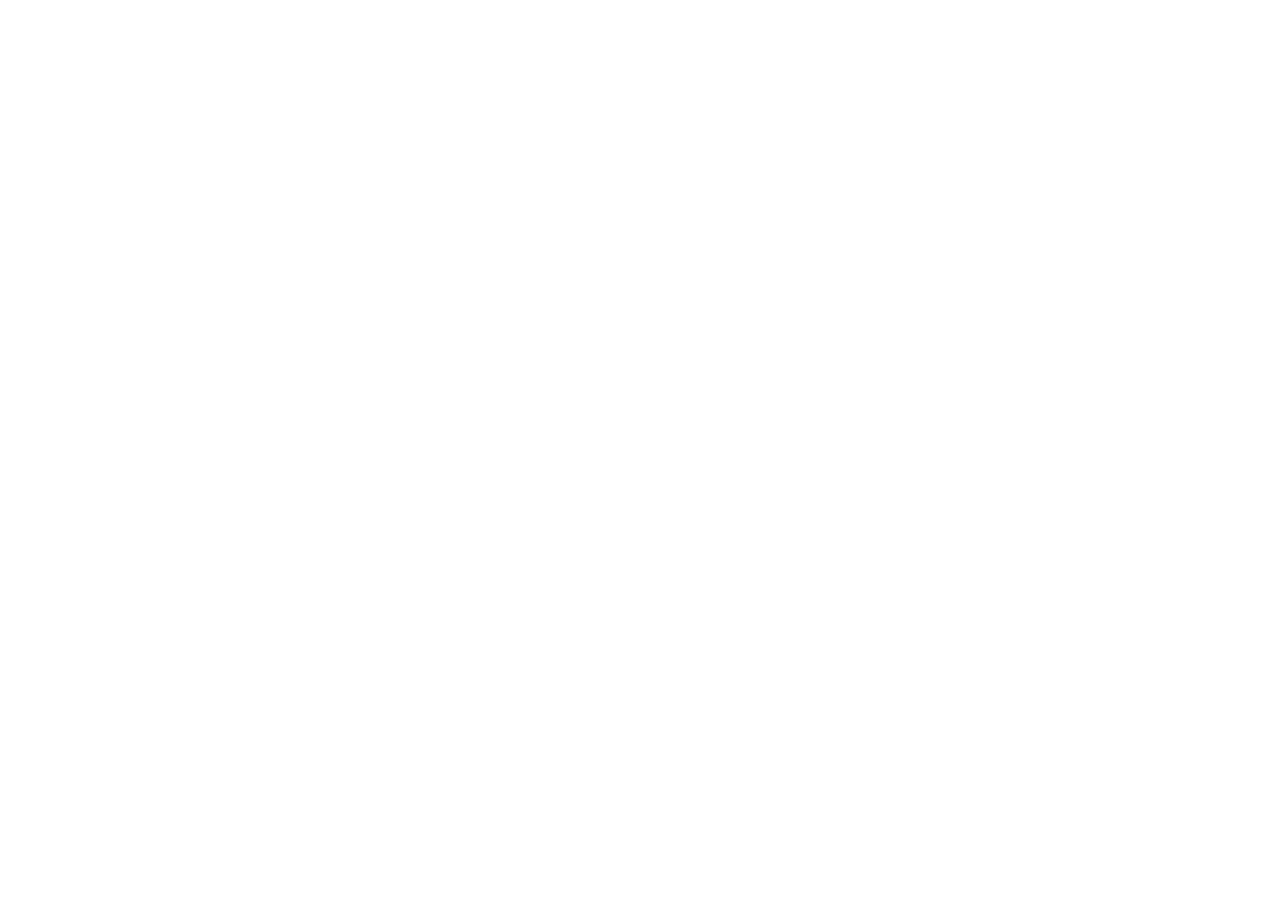
==== index.html @ 041f69c5 "init project" ====
<!DOCTYPE html>
<html>

<head>
    <meta charset="UTF-8" />
    <meta name="viewport" content="width=device-width, initial-scale=1.0" />
    <meta http-equiv="X-UA-Compatible" content="ie=edge" />
    <title>Document</title>
</head>

<body></body>

</html>
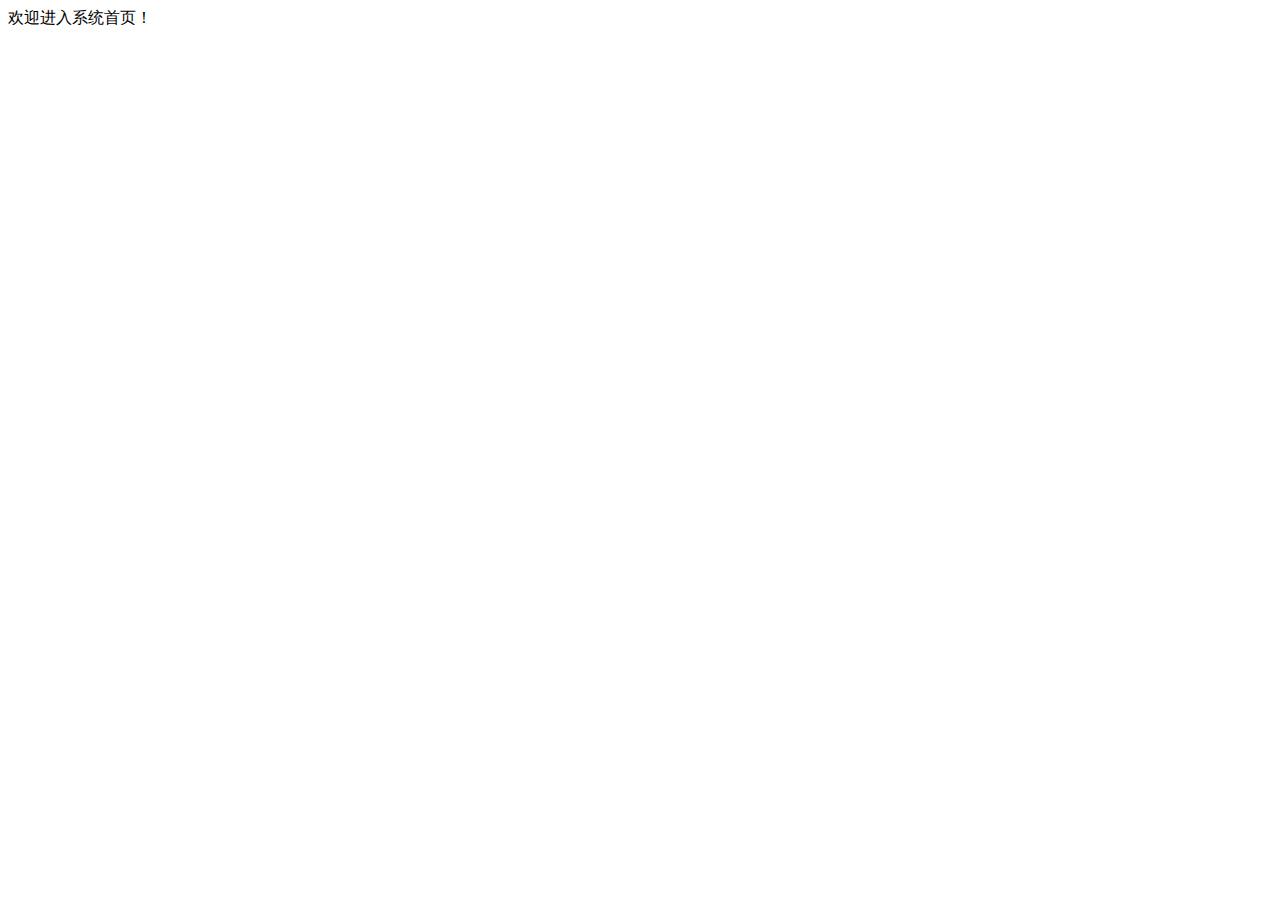
==== commit a211d596: "完成了登录和注册功能的开发" ====
--- a/index.html
+++ b/index.html
@@ -8,6 +8,8 @@
     <title>Document</title>
 </head>
 
-<body></body>
+<body>
+    欢迎进入系统首页！
+</body>
 
 </html>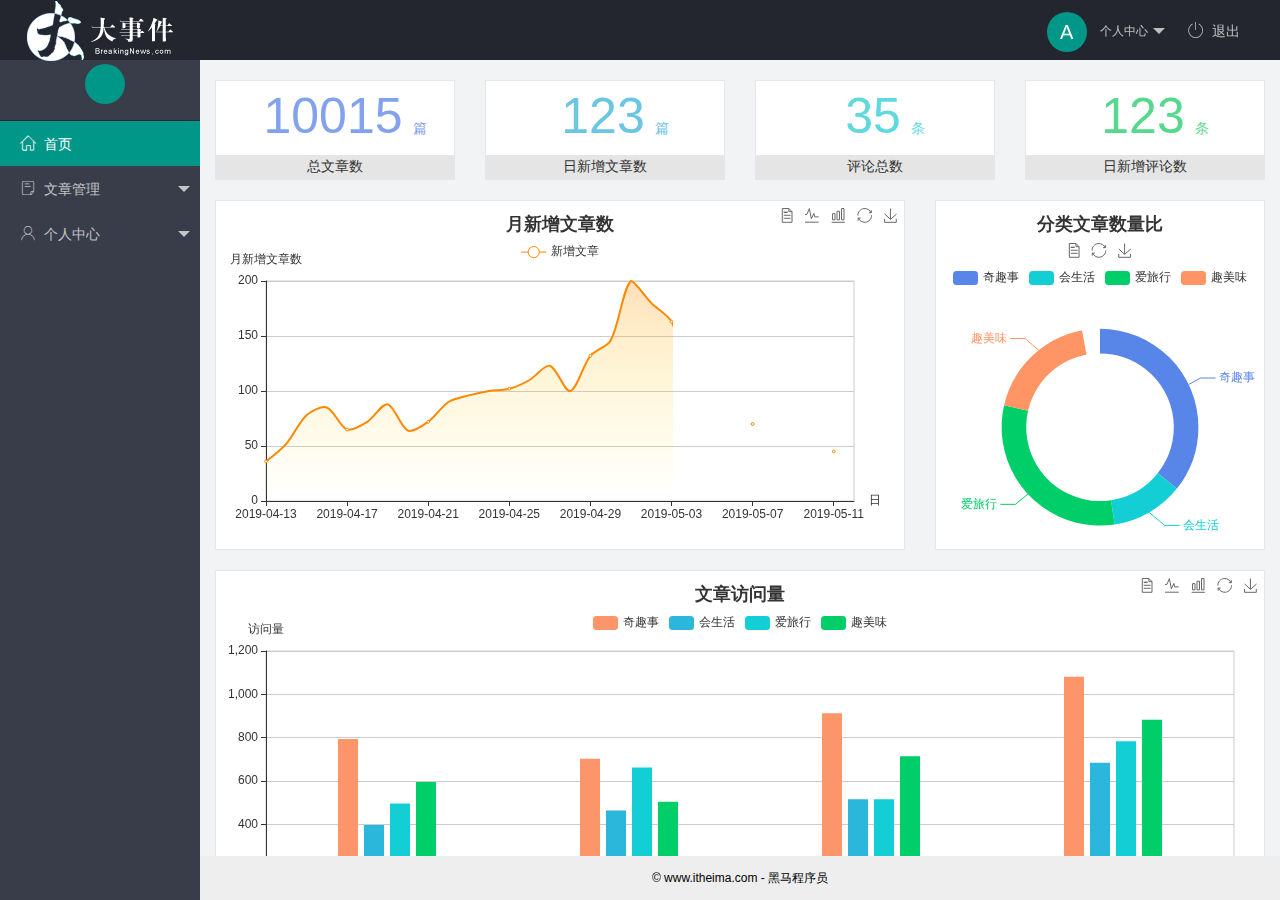
==== commit a756a387: "完成了主页功能的开发" ====
--- a/index.html
+++ b/index.html
@@ -1,15 +1,105 @@
 <!DOCTYPE html>
-<html>
+<html lang="en">
 
 <head>
     <meta charset="UTF-8" />
     <meta name="viewport" content="width=device-width, initial-scale=1.0" />
-    <meta http-equiv="X-UA-Compatible" content="ie=edge" />
-    <title>Document</title>
+    <title>后台主页</title>
+    <!-- 导入 layui 的样式表 -->
+    <link rel="stylesheet" href="assets/lib/layui/css/layui.css" />
+    <!-- 导入第三方图标库 -->
+    <link rel="stylesheet" href="assets/fonts/iconfont.css" />
+    <!-- 导入自己的样式表 -->
+    <link rel="stylesheet" href="assets/css/index.css" />
 </head>
 
-<body>
-    欢迎进入系统首页！
+<body class="layui-layout-body">
+    <div class="layui-layout layui-layout-admin">
+        <div class="layui-header">
+            <div class="layui-logo">
+                <img src="assets/images/logo.png" alt="" />
+            </div>
+            <!-- 头部区域（可配合layui已有的水平导航） -->
+            <ul class="layui-nav layui-layout-right">
+                <li class="layui-nav-item">
+                    <a href="javascript:;" class="userinfo">
+                        <img src="http://t.cn/RCzsdCq" class="layui-nav-img" />
+                        <span class="text-avatar">A</span> 个人中心
+                    </a>
+                    <dl class="layui-nav-child">
+                        <dd><a href="">基本资料</a></dd>
+                        <dd><a href="">更换头像</a></dd>
+                        <dd><a href="">重置密码</a></dd>
+                    </dl>
+                </li>
+                <li class="layui-nav-item">
+                    <a href="javascript:;" id="btnLogout"><span class="iconfont icon-tuichu"></span>退出</a>
+                </li>
+            </ul>
+        </div>
+
+        <div class="layui-side layui-bg-black">
+            <div class="layui-side-scroll">
+                <div class="userinfo">
+                    <img src="http://t.cn/RCzsdCq" class="layui-nav-img" />
+                    <span class="text-avatar"></span>
+                    <span id="welcome"></span>
+                </div>
+                <!-- 左侧导航区域（可配合layui已有的垂直导航） -->
+                <ul class="layui-nav layui-nav-tree" lay-shrink="all">
+                    <li class="layui-nav-item layui-this">
+                        <a href="home/dashboard.html" target="fm"><span class="iconfont icon-home"></span>首页</a>
+                    </li>
+                    <li class="layui-nav-item">
+                        <a class="" href="javascript:;"><span class="iconfont icon-16"></span>文章管理</a>
+                        <dl class="layui-nav-child">
+                            <dd>
+                                <a href="javascript:;"><i class="layui-icon layui-icon-app"></i>文章类别</a>
+                            </dd>
+                            <dd>
+                                <a href="javascript:;"><i class="layui-icon layui-icon-app"></i>文章列表</a>
+                            </dd>
+                            <dd>
+                                <a href="javascript:;"><i class="layui-icon layui-icon-app"></i>发布文章</a>
+                            </dd>
+                        </dl>
+                    </li>
+                    <li class="layui-nav-item">
+                        <a href="javascript:;"><span class="iconfont icon-user"></span>个人中心</a>
+                        <dl class="layui-nav-child">
+                            <dd>
+                                <a href="javascript:;"><i class="layui-icon layui-icon-app"></i>基本资料</a>
+                            </dd>
+                            <dd>
+                                <a href="javascript:;"><i class="layui-icon layui-icon-app"></i>更换头像</a>
+                            </dd>
+                            <dd>
+                                <a href="javascript:;"><i class="layui-icon layui-icon-app"></i>重置密码</a>
+                            </dd>
+                        </dl>
+                    </li>
+                </ul>
+            </div>
+        </div>
+
+        <div class="layui-body">
+            <!-- 内容主体区域 -->
+            <iframe name="fm" src="home/dashboard.html" frameborder="0"></iframe>
+        </div>
+
+        <div class="layui-footer">
+            <!-- 底部固定区域 -->
+            © www.itheima.com - 黑马程序员
+        </div>
+    </div>
+    <!-- 导入 layui 的JS文件 -->
+    <script src="assets/lib/layui/layui.all.js"></script>
+    <!-- 导入jQuery -->
+    <script src="assets/lib/jquery.js"></script>
+    <!-- 导入baseAPI.js -->
+    <script src="assets/js/baseAPI.js"></script>
+    <!-- 导入自己的js -->
+    <script src="assets/js/index.js"></script>
 </body>
 
 </html>--- a/assets/lib/layui/css/layui.css
+++ b/assets/lib/layui/css/layui.css
@@ -0,0 +1,2 @@
+/** layui-v2.5.5 MIT License By https://www.layui.com */
+ .layui-inline,img{display:inline-block;vertical-align:middle}h1,h2,h3,h4,h5,h6{font-weight:400}.layui-edge,.layui-header,.layui-inline,.layui-main{position:relative}.layui-body,.layui-edge,.layui-elip{overflow:hidden}.layui-btn,.layui-edge,.layui-inline,img{vertical-align:middle}.layui-btn,.layui-disabled,.layui-icon,.layui-unselect{-moz-user-select:none;-webkit-user-select:none;-ms-user-select:none}.layui-elip,.layui-form-checkbox span,.layui-form-pane .layui-form-label{text-overflow:ellipsis;white-space:nowrap}.layui-breadcrumb,.layui-tree-btnGroup{visibility:hidden}blockquote,body,button,dd,div,dl,dt,form,h1,h2,h3,h4,h5,h6,input,li,ol,p,pre,td,textarea,th,ul{margin:0;padding:0;-webkit-tap-highlight-color:rgba(0,0,0,0)}a:active,a:hover{outline:0}img{border:none}li{list-style:none}table{border-collapse:collapse;border-spacing:0}h4,h5,h6{font-size:100%}button,input,optgroup,option,select,textarea{font-family:inherit;font-size:inherit;font-style:inherit;font-weight:inherit;outline:0}pre{white-space:pre-wrap;white-space:-moz-pre-wrap;white-space:-pre-wrap;white-space:-o-pre-wrap;word-wrap:break-word}body{line-height:24px;font:14px Helvetica Neue,Helvetica,PingFang SC,Tahoma,Arial,sans-serif}hr{height:1px;margin:10px 0;border:0;clear:both}a{color:#333;text-decoration:none}a:hover{color:#777}a cite{font-style:normal;*cursor:pointer}.layui-border-box,.layui-border-box *{box-sizing:border-box}.layui-box,.layui-box *{box-sizing:content-box}.layui-clear{clear:both;*zoom:1}.layui-clear:after{content:'\20';clear:both;*zoom:1;display:block;height:0}.layui-inline{*display:inline;*zoom:1}.layui-edge{display:inline-block;width:0;height:0;border-width:6px;border-style:dashed;border-color:transparent}.layui-edge-top{top:-4px;border-bottom-color:#999;border-bottom-style:solid}.layui-edge-right{border-left-color:#999;border-left-style:solid}.layui-edge-bottom{top:2px;border-top-color:#999;border-top-style:solid}.layui-edge-left{border-right-color:#999;border-right-style:solid}.layui-disabled,.layui-disabled:hover{color:#d2d2d2!important;cursor:not-allowed!important}.layui-circle{border-radius:100%}.layui-show{display:block!important}.layui-hide{display:none!important}@font-face{font-family:layui-icon;src:url(../font/iconfont.eot?v=250);src:url(../font/iconfont.eot?v=250#iefix) format('embedded-opentype'),url(../font/iconfont.woff2?v=250) format('woff2'),url(../font/iconfont.woff?v=250) format('woff'),url(../font/iconfont.ttf?v=250) format('truetype'),url(../font/iconfont.svg?v=250#layui-icon) format('svg')}.layui-icon{font-family:layui-icon!important;font-size:16px;font-style:normal;-webkit-font-smoothing:antialiased;-moz-osx-font-smoothing:grayscale}.layui-icon-reply-fill:before{content:"\e611"}.layui-icon-set-fill:before{content:"\e614"}.layui-icon-menu-fill:before{content:"\e60f"}.layui-icon-search:before{content:"\e615"}.layui-icon-share:before{content:"\e641"}.layui-icon-set-sm:before{content:"\e620"}.layui-icon-engine:before{content:"\e628"}.layui-icon-close:before{content:"\1006"}.layui-icon-close-fill:before{content:"\1007"}.layui-icon-chart-screen:before{content:"\e629"}.layui-icon-star:before{content:"\e600"}.layui-icon-circle-dot:before{content:"\e617"}.layui-icon-chat:before{content:"\e606"}.layui-icon-release:before{content:"\e609"}.layui-icon-list:before{content:"\e60a"}.layui-icon-chart:before{content:"\e62c"}.layui-icon-ok-circle:before{content:"\1005"}.layui-icon-layim-theme:before{content:"\e61b"}.layui-icon-table:before{content:"\e62d"}.layui-icon-right:before{content:"\e602"}.layui-icon-left:before{content:"\e603"}.layui-icon-cart-simple:before{content:"\e698"}.layui-icon-face-cry:before{content:"\e69c"}.layui-icon-face-smile:before{content:"\e6af"}.layui-icon-survey:before{content:"\e6b2"}.layui-icon-tree:before{content:"\e62e"}.layui-icon-upload-circle:before{content:"\e62f"}.layui-icon-add-circle:before{content:"\e61f"}.layui-icon-download-circle:before{content:"\e601"}.layui-icon-templeate-1:before{content:"\e630"}.layui-icon-util:before{content:"\e631"}.layui-icon-face-surprised:before{content:"\e664"}.layui-icon-edit:before{content:"\e642"}.layui-icon-speaker:before{content:"\e645"}.layui-icon-down:before{content:"\e61a"}.layui-icon-file:before{content:"\e621"}.layui-icon-layouts:before{content:"\e632"}.layui-icon-rate-half:before{content:"\e6c9"}.layui-icon-add-circle-fine:before{content:"\e608"}.layui-icon-prev-circle:before{content:"\e633"}.layui-icon-read:before{content:"\e705"}.layui-icon-404:before{content:"\e61c"}.layui-icon-carousel:before{content:"\e634"}.layui-icon-help:before{content:"\e607"}.layui-icon-code-circle:before{content:"\e635"}.layui-icon-water:before{content:"\e636"}.layui-icon-username:before{content:"\e66f"}.layui-icon-find-fill:before{content:"\e670"}.layui-icon-about:before{content:"\e60b"}.layui-icon-location:before{content:"\e715"}.layui-icon-up:before{content:"\e619"}.layui-icon-pause:before{content:"\e651"}.layui-icon-date:before{content:"\e637"}.layui-icon-layim-uploadfile:before{content:"\e61d"}.layui-icon-delete:before{content:"\e640"}.layui-icon-play:before{content:"\e652"}.layui-icon-top:before{content:"\e604"}.layui-icon-friends:before{content:"\e612"}.layui-icon-refresh-3:before{content:"\e9aa"}.layui-icon-ok:before{content:"\e605"}.layui-icon-layer:before{content:"\e638"}.layui-icon-face-smile-fine:before{content:"\e60c"}.layui-icon-dollar:before{content:"\e659"}.layui-icon-group:before{content:"\e613"}.layui-icon-layim-download:before{content:"\e61e"}.layui-icon-picture-fine:before{content:"\e60d"}.layui-icon-link:before{content:"\e64c"}.layui-icon-diamond:before{content:"\e735"}.layui-icon-log:before{content:"\e60e"}.layui-icon-rate-solid:before{content:"\e67a"}.layui-icon-fonts-del:before{content:"\e64f"}.layui-icon-unlink:before{content:"\e64d"}.layui-icon-fonts-clear:before{content:"\e639"}.layui-icon-triangle-r:before{content:"\e623"}.layui-icon-circle:before{content:"\e63f"}.layui-icon-radio:before{content:"\e643"}.layui-icon-align-center:before{content:"\e647"}.layui-icon-align-right:before{content:"\e648"}.layui-icon-align-left:before{content:"\e649"}.layui-icon-loading-1:before{content:"\e63e"}.layui-icon-return:before{content:"\e65c"}.layui-icon-fonts-strong:before{content:"\e62b"}.layui-icon-upload:before{content:"\e67c"}.layui-icon-dialogue:before{content:"\e63a"}.layui-icon-video:before{content:"\e6ed"}.layui-icon-headset:before{content:"\e6fc"}.layui-icon-cellphone-fine:before{content:"\e63b"}.layui-icon-add-1:before{content:"\e654"}.layui-icon-face-smile-b:before{content:"\e650"}.layui-icon-fonts-html:before{content:"\e64b"}.layui-icon-form:before{content:"\e63c"}.layui-icon-cart:before{content:"\e657"}.layui-icon-camera-fill:before{content:"\e65d"}.layui-icon-tabs:before{content:"\e62a"}.layui-icon-fonts-code:before{content:"\e64e"}.layui-icon-fire:before{content:"\e756"}.layui-icon-set:before{content:"\e716"}.layui-icon-fonts-u:before{content:"\e646"}.layui-icon-triangle-d:before{content:"\e625"}.layui-icon-tips:before{content:"\e702"}.layui-icon-picture:before{content:"\e64a"}.layui-icon-more-vertical:before{content:"\e671"}.layui-icon-flag:before{content:"\e66c"}.layui-icon-loading:before{content:"\e63d"}.layui-icon-fonts-i:before{content:"\e644"}.layui-icon-refresh-1:before{content:"\e666"}.layui-icon-rmb:before{content:"\e65e"}.layui-icon-home:before{content:"\e68e"}.layui-icon-user:before{content:"\e770"}.layui-icon-notice:before{content:"\e667"}.layui-icon-login-weibo:before{content:"\e675"}.layui-icon-voice:before{content:"\e688"}.layui-icon-upload-drag:before{content:"\e681"}.layui-icon-login-qq:before{content:"\e676"}.layui-icon-snowflake:before{content:"\e6b1"}.layui-icon-file-b:before{content:"\e655"}.layui-icon-template:before{content:"\e663"}.layui-icon-auz:before{content:"\e672"}.layui-icon-console:before{content:"\e665"}.layui-icon-app:before{content:"\e653"}.layui-icon-prev:before{content:"\e65a"}.layui-icon-website:before{content:"\e7ae"}.layui-icon-next:before{content:"\e65b"}.layui-icon-component:before{content:"\e857"}.layui-icon-more:before{content:"\e65f"}.layui-icon-login-wechat:before{content:"\e677"}.layui-icon-shrink-right:before{content:"\e668"}.layui-icon-spread-left:before{content:"\e66b"}.layui-icon-camera:before{content:"\e660"}.layui-icon-note:before{content:"\e66e"}.layui-icon-refresh:before{content:"\e669"}.layui-icon-female:before{content:"\e661"}.layui-icon-male:before{content:"\e662"}.layui-icon-password:before{content:"\e673"}.layui-icon-senior:before{content:"\e674"}.layui-icon-theme:before{content:"\e66a"}.layui-icon-tread:before{content:"\e6c5"}.layui-icon-praise:before{content:"\e6c6"}.layui-icon-star-fill:before{content:"\e658"}.layui-icon-rate:before{content:"\e67b"}.layui-icon-template-1:before{content:"\e656"}.layui-icon-vercode:before{content:"\e679"}.layui-icon-cellphone:before{content:"\e678"}.layui-icon-screen-full:before{content:"\e622"}.layui-icon-screen-restore:before{content:"\e758"}.layui-icon-cols:before{content:"\e610"}.layui-icon-export:before{content:"\e67d"}.layui-icon-print:before{content:"\e66d"}.layui-icon-slider:before{content:"\e714"}.layui-icon-addition:before{content:"\e624"}.layui-icon-subtraction:before{content:"\e67e"}.layui-icon-service:before{content:"\e626"}.layui-icon-transfer:before{content:"\e691"}.layui-main{width:1140px;margin:0 auto}.layui-header{z-index:1000;height:60px}.layui-header a:hover{transition:all .5s;-webkit-transition:all .5s}.layui-side{position:fixed;left:0;top:0;bottom:0;z-index:999;width:200px;overflow-x:hidden}.layui-side-scroll{position:relative;width:220px;height:100%;overflow-x:hidden}.layui-body{position:absolute;left:200px;right:0;top:0;bottom:0;z-index:998;width:auto;overflow-y:auto;box-sizing:border-box}.layui-layout-body{overflow:hidden}.layui-layout-admin .layui-header{background-color:#23262E}.layui-layout-admin .layui-side{top:60px;width:200px;overflow-x:hidden}.layui-layout-admin .layui-body{position:fixed;top:60px;bottom:44px}.layui-layout-admin .layui-main{width:auto;margin:0 15px}.layui-layout-admin .layui-footer{position:fixed;left:200px;right:0;bottom:0;height:44px;line-height:44px;padding:0 15px;background-color:#eee}.layui-layout-admin .layui-logo{position:absolute;left:0;top:0;width:200px;height:100%;line-height:60px;text-align:center;color:#009688;font-size:16px}.layui-layout-admin .layui-header .layui-nav{background:0 0}.layui-layout-left{position:absolute!important;left:200px;top:0}.layui-layout-right{position:absolute!important;right:0;top:0}.layui-container{position:relative;margin:0 auto;padding:0 15px;box-sizing:border-box}.layui-fluid{position:relative;margin:0 auto;padding:0 15px}.layui-row:after,.layui-row:before{content:'';display:block;clear:both}.layui-col-lg1,.layui-col-lg10,.layui-col-lg11,.layui-col-lg12,.layui-col-lg2,.layui-col-lg3,.layui-col-lg4,.layui-col-lg5,.layui-col-lg6,.layui-col-lg7,.layui-col-lg8,.layui-col-lg9,.layui-col-md1,.layui-col-md10,.layui-col-md11,.layui-col-md12,.layui-col-md2,.layui-col-md3,.layui-col-md4,.layui-col-md5,.layui-col-md6,.layui-col-md7,.layui-col-md8,.layui-col-md9,.layui-col-sm1,.layui-col-sm10,.layui-col-sm11,.layui-col-sm12,.layui-col-sm2,.layui-col-sm3,.layui-col-sm4,.layui-col-sm5,.layui-col-sm6,.layui-col-sm7,.layui-col-sm8,.layui-col-sm9,.layui-col-xs1,.layui-col-xs10,.layui-col-xs11,.layui-col-xs12,.layui-col-xs2,.layui-col-xs3,.layui-col-xs4,.layui-col-xs5,.layui-col-xs6,.layui-col-xs7,.layui-col-xs8,.layui-col-xs9{position:relative;display:block;box-sizing:border-box}.layui-col-xs1,.layui-col-xs10,.layui-col-xs11,.layui-col-xs12,.layui-col-xs2,.layui-col-xs3,.layui-col-xs4,.layui-col-xs5,.layui-col-xs6,.layui-col-xs7,.layui-col-xs8,.layui-col-xs9{float:left}.layui-col-xs1{width:8.33333333%}.layui-col-xs2{width:16.66666667%}.layui-col-xs3{width:25%}.layui-col-xs4{width:33.33333333%}.layui-col-xs5{width:41.66666667%}.layui-col-xs6{width:50%}.layui-col-xs7{width:58.33333333%}.layui-col-xs8{width:66.66666667%}.layui-col-xs9{width:75%}.layui-col-xs10{width:83.33333333%}.layui-col-xs11{width:91.66666667%}.layui-col-xs12{width:100%}.layui-col-xs-offset1{margin-left:8.33333333%}.layui-col-xs-offset2{margin-left:16.66666667%}.layui-col-xs-offset3{margin-left:25%}.layui-col-xs-offset4{margin-left:33.33333333%}.layui-col-xs-offset5{margin-left:41.66666667%}.layui-col-xs-offset6{margin-left:50%}.layui-col-xs-offset7{margin-left:58.33333333%}.layui-col-xs-offset8{margin-left:66.66666667%}.layui-col-xs-offset9{margin-left:75%}.layui-col-xs-offset10{margin-left:83.33333333%}.layui-col-xs-offset11{margin-left:91.66666667%}.layui-col-xs-offset12{margin-left:100%}@media screen and (max-width:768px){.layui-hide-xs{display:none!important}.layui-show-xs-block{display:block!important}.layui-show-xs-inline{display:inline!important}.layui-show-xs-inline-block{display:inline-block!important}}@media screen and (min-width:768px){.layui-container{width:750px}.layui-hide-sm{display:none!important}.layui-show-sm-block{display:block!important}.layui-show-sm-inline{display:inline!important}.layui-show-sm-inline-block{display:inline-block!important}.layui-col-sm1,.layui-col-sm10,.layui-col-sm11,.layui-col-sm12,.layui-col-sm2,.layui-col-sm3,.layui-col-sm4,.layui-col-sm5,.layui-col-sm6,.layui-col-sm7,.layui-col-sm8,.layui-col-sm9{float:left}.layui-col-sm1{width:8.33333333%}.layui-col-sm2{width:16.66666667%}.layui-col-sm3{width:25%}.layui-col-sm4{width:33.33333333%}.layui-col-sm5{width:41.66666667%}.layui-col-sm6{width:50%}.layui-col-sm7{width:58.33333333%}.layui-col-sm8{width:66.66666667%}.layui-col-sm9{width:75%}.layui-col-sm10{width:83.33333333%}.layui-col-sm11{width:91.66666667%}.layui-col-sm12{width:100%}.layui-col-sm-offset1{margin-left:8.33333333%}.layui-col-sm-offset2{margin-left:16.66666667%}.layui-col-sm-offset3{margin-left:25%}.layui-col-sm-offset4{margin-left:33.33333333%}.layui-col-sm-offset5{margin-left:41.66666667%}.layui-col-sm-offset6{margin-left:50%}.layui-col-sm-offset7{margin-left:58.33333333%}.layui-col-sm-offset8{margin-left:66.66666667%}.layui-col-sm-offset9{margin-left:75%}.layui-col-sm-offset10{margin-left:83.33333333%}.layui-col-sm-offset11{margin-left:91.66666667%}.layui-col-sm-offset12{margin-left:100%}}@media screen and (min-width:992px){.layui-container{width:970px}.layui-hide-md{display:none!important}.layui-show-md-block{display:block!important}.layui-show-md-inline{display:inline!important}.layui-show-md-inline-block{display:inline-block!important}.layui-col-md1,.layui-col-md10,.layui-col-md11,.layui-col-md12,.layui-col-md2,.layui-col-md3,.layui-col-md4,.layui-col-md5,.layui-col-md6,.layui-col-md7,.layui-col-md8,.layui-col-md9{float:left}.layui-col-md1{width:8.33333333%}.layui-col-md2{width:16.66666667%}.layui-col-md3{width:25%}.layui-col-md4{width:33.33333333%}.layui-col-md5{width:41.66666667%}.layui-col-md6{width:50%}.layui-col-md7{width:58.33333333%}.layui-col-md8{width:66.66666667%}.layui-col-md9{width:75%}.layui-col-md10{width:83.33333333%}.layui-col-md11{width:91.66666667%}.layui-col-md12{width:100%}.layui-col-md-offset1{margin-left:8.33333333%}.layui-col-md-offset2{margin-left:16.66666667%}.layui-col-md-offset3{margin-left:25%}.layui-col-md-offset4{margin-left:33.33333333%}.layui-col-md-offset5{margin-left:41.66666667%}.layui-col-md-offset6{margin-left:50%}.layui-col-md-offset7{margin-left:58.33333333%}.layui-col-md-offset8{margin-left:66.66666667%}.layui-col-md-offset9{margin-left:75%}.layui-col-md-offset10{margin-left:83.33333333%}.layui-col-md-offset11{margin-left:91.66666667%}.layui-col-md-offset12{margin-left:100%}}@media screen and (min-width:1200px){.layui-container{width:1170px}.layui-hide-lg{display:none!important}.layui-show-lg-block{display:block!important}.layui-show-lg-inline{display:inline!important}.layui-show-lg-inline-block{display:inline-block!important}.layui-col-lg1,.layui-col-lg10,.layui-col-lg11,.layui-col-lg12,.layui-col-lg2,.layui-col-lg3,.layui-col-lg4,.layui-col-lg5,.layui-col-lg6,.layui-col-lg7,.layui-col-lg8,.layui-col-lg9{float:left}.layui-col-lg1{width:8.33333333%}.layui-col-lg2{width:16.66666667%}.layui-col-lg3{width:25%}.layui-col-lg4{width:33.33333333%}.layui-col-lg5{width:41.66666667%}.layui-col-lg6{width:50%}.layui-col-lg7{width:58.33333333%}.layui-col-lg8{width:66.66666667%}.layui-col-lg9{width:75%}.layui-col-lg10{width:83.33333333%}.layui-col-lg11{width:91.66666667%}.layui-col-lg12{width:100%}.layui-col-lg-offset1{margin-left:8.33333333%}.layui-col-lg-offset2{margin-left:16.66666667%}.layui-col-lg-offset3{margin-left:25%}.layui-col-lg-offset4{margin-left:33.33333333%}.layui-col-lg-offset5{margin-left:41.66666667%}.layui-col-lg-offset6{margin-left:50%}.layui-col-lg-offset7{margin-left:58.33333333%}.layui-col-lg-offset8{margin-left:66.66666667%}.layui-col-lg-offset9{margin-left:75%}.layui-col-lg-offset10{margin-left:83.33333333%}.layui-col-lg-offset11{margin-left:91.66666667%}.layui-col-lg-offset12{margin-left:100%}}.layui-col-space1{margin:-.5px}.layui-col-space1>*{padding:.5px}.layui-col-space3{margin:-1.5px}.layui-col-space3>*{padding:1.5px}.layui-col-space5{margin:-2.5px}.layui-col-space5>*{padding:2.5px}.layui-col-space8{margin:-3.5px}.layui-col-space8>*{padding:3.5px}.layui-col-space10{margin:-5px}.layui-col-space10>*{padding:5px}.layui-col-space12{margin:-6px}.layui-col-space12>*{padding:6px}.layui-col-space15{margin:-7.5px}.layui-col-space15>*{padding:7.5px}.layui-col-space18{margin:-9px}.layui-col-space18>*{padding:9px}.layui-col-space20{margin:-10px}.layui-col-space20>*{padding:10px}.layui-col-space22{margin:-11px}.layui-col-space22>*{padding:11px}.layui-col-space25{margin:-12.5px}.layui-col-space25>*{padding:12.5px}.layui-col-space30{margin:-15px}.layui-col-space30>*{padding:15px}.layui-btn,.layui-input,.layui-select,.layui-textarea,.layui-upload-button{outline:0;-webkit-appearance:none;transition:all .3s;-webkit-transition:all .3s;box-sizing:border-box}.layui-elem-quote{margin-bottom:10px;padding:15px;line-height:22px;border-left:5px solid #009688;border-radius:0 2px 2px 0;background-color:#f2f2f2}.layui-quote-nm{border-style:solid;border-width:1px 1px 1px 5px;background:0 0}.layui-elem-field{margin-bottom:10px;padding:0;border-width:1px;border-style:solid}.layui-elem-field legend{margin-left:20px;padding:0 10px;font-size:20px;font-weight:300}.layui-field-title{margin:10px 0 20px;border-width:1px 0 0}.layui-field-box{padding:10px 15px}.layui-field-title .layui-field-box{padding:10px 0}.layui-progress{position:relative;height:6px;border-radius:20px;background-color:#e2e2e2}.layui-progress-bar{position:absolute;left:0;top:0;width:0;max-width:100%;height:6px;border-radius:20px;text-align:right;background-color:#5FB878;transition:all .3s;-webkit-transition:all .3s}.layui-progress-big,.layui-progress-big .layui-progress-bar{height:18px;line-height:18px}.layui-progress-text{position:relative;top:-20px;line-height:18px;font-size:12px;color:#666}.layui-progress-big .layui-progress-text{position:static;padding:0 10px;color:#fff}.layui-collapse{border-width:1px;border-style:solid;border-radius:2px}.layui-colla-content,.layui-colla-item{border-top-width:1px;border-top-style:solid}.layui-colla-item:first-child{border-top:none}.layui-colla-title{position:relative;height:42px;line-height:42px;padding:0 15px 0 35px;color:#333;background-color:#f2f2f2;cursor:pointer;font-size:14px;overflow:hidden}.layui-colla-content{display:none;padding:10px 15px;line-height:22px;color:#666}.layui-colla-icon{position:absolute;left:15px;top:0;font-size:14px}.layui-card{margin-bottom:15px;border-radius:2px;background-color:#fff;box-shadow:0 1px 2px 0 rgba(0,0,0,.05)}.layui-card:last-child{margin-bottom:0}.layui-card-header{position:relative;height:42px;line-height:42px;padding:0 15px;border-bottom:1px solid #f6f6f6;color:#333;border-radius:2px 2px 0 0;font-size:14px}.layui-bg-black,.layui-bg-blue,.layui-bg-cyan,.layui-bg-green,.layui-bg-orange,.layui-bg-red{color:#fff!important}.layui-card-body{position:relative;padding:10px 15px;line-height:24px}.layui-card-body[pad15]{padding:15px}.layui-card-body[pad20]{padding:20px}.layui-card-body .layui-table{margin:5px 0}.layui-card .layui-tab{margin:0}.layui-panel-window{position:relative;padding:15px;border-radius:0;border-top:5px solid #E6E6E6;background-color:#fff}.layui-auxiliar-moving{position:fixed;left:0;right:0;top:0;bottom:0;width:100%;height:100%;background:0 0;z-index:9999999999}.layui-form-label,.layui-form-mid,.layui-form-select,.layui-input-block,.layui-input-inline,.layui-textarea{position:relative}.layui-bg-red{background-color:#FF5722!important}.layui-bg-orange{background-color:#FFB800!important}.layui-bg-green{background-color:#009688!important}.layui-bg-cyan{background-color:#2F4056!important}.layui-bg-blue{background-color:#1E9FFF!important}.layui-bg-black{background-color:#393D49!important}.layui-bg-gray{background-color:#eee!important;color:#666!important}.layui-badge-rim,.layui-colla-content,.layui-colla-item,.layui-collapse,.layui-elem-field,.layui-form-pane .layui-form-item[pane],.layui-form-pane .layui-form-label,.layui-input,.layui-layedit,.layui-layedit-tool,.layui-quote-nm,.layui-select,.layui-tab-bar,.layui-tab-card,.layui-tab-title,.layui-tab-title .layui-this:after,.layui-textarea{border-color:#e6e6e6}.layui-timeline-item:before,hr{background-color:#e6e6e6}.layui-text{line-height:22px;font-size:14px;color:#666}.layui-text h1,.layui-text h2,.layui-text h3{font-weight:500;color:#333}.layui-text h1{font-size:30px}.layui-text h2{font-size:24px}.layui-text h3{font-size:18px}.layui-text a:not(.layui-btn){color:#01AAED}.layui-text a:not(.layui-btn):hover{text-decoration:underline}.layui-text ul{padding:5px 0 5px 15px}.layui-text ul li{margin-top:5px;list-style-type:disc}.layui-text em,.layui-word-aux{color:#999!important;padding:0 5px!important}.layui-btn{display:inline-block;height:38px;line-height:38px;padding:0 18px;background-color:#009688;color:#fff;white-space:nowrap;text-align:center;font-size:14px;border:none;border-radius:2px;cursor:pointer}.layui-btn:hover{opacity:.8;filter:alpha(opacity=80);color:#fff}.layui-btn:active{opacity:1;filter:alpha(opacity=100)}.layui-btn+.layui-btn{margin-left:10px}.layui-btn-container{font-size:0}.layui-btn-container .layui-btn{margin-right:10px;margin-bottom:10px}.layui-btn-container .layui-btn+.layui-btn{margin-left:0}.layui-table .layui-btn-container .layui-btn{margin-bottom:9px}.layui-btn-radius{border-radius:100px}.layui-btn .layui-icon{margin-right:3px;font-size:18px;vertical-align:bottom;vertical-align:middle\9}.layui-btn-primary{border:1px solid #C9C9C9;background-color:#fff;color:#555}.layui-btn-primary:hover{border-color:#009688;color:#333}.layui-btn-normal{background-color:#1E9FFF}.layui-btn-warm{background-color:#FFB800}.layui-btn-danger{background-color:#FF5722}.layui-btn-checked{background-color:#5FB878}.layui-btn-disabled,.layui-btn-disabled:active,.layui-btn-disabled:hover{border:1px solid #e6e6e6;background-color:#FBFBFB;color:#C9C9C9;cursor:not-allowed;opacity:1}.layui-btn-lg{height:44px;line-height:44px;padding:0 25px;font-size:16px}.layui-btn-sm{height:30px;line-height:30px;padding:0 10px;font-size:12px}.layui-btn-sm i{font-size:16px!important}.layui-btn-xs{height:22px;line-height:22px;padding:0 5px;font-size:12px}.layui-btn-xs i{font-size:14px!important}.layui-btn-group{display:inline-block;vertical-align:middle;font-size:0}.layui-btn-group .layui-btn{margin-left:0!important;margin-right:0!important;border-left:1px solid rgba(255,255,255,.5);border-radius:0}.layui-btn-group .layui-btn-primary{border-left:none}.layui-btn-group .layui-btn-primary:hover{border-color:#C9C9C9;color:#009688}.layui-btn-group .layui-btn:first-child{border-left:none;border-radius:2px 0 0 2px}.layui-btn-group .layui-btn-primary:first-child{border-left:1px solid #c9c9c9}.layui-btn-group .layui-btn:last-child{border-radius:0 2px 2px 0}.layui-btn-group .layui-btn+.layui-btn{margin-left:0}.layui-btn-group+.layui-btn-group{margin-left:10px}.layui-btn-fluid{width:100%}.layui-input,.layui-select,.layui-textarea{height:38px;line-height:1.3;line-height:38px\9;border-width:1px;border-style:solid;background-color:#fff;border-radius:2px}.layui-input::-webkit-input-placeholder,.layui-select::-webkit-input-placeholder,.layui-textarea::-webkit-input-placeholder{line-height:1.3}.layui-input,.layui-textarea{display:block;width:100%;padding-left:10px}.layui-input:hover,.layui-textarea:hover{border-color:#D2D2D2!important}.layui-input:focus,.layui-textarea:focus{border-color:#C9C9C9!important}.layui-textarea{min-height:100px;height:auto;line-height:20px;padding:6px 10px;resize:vertical}.layui-select{padding:0 10px}.layui-form input[type=checkbox],.layui-form input[type=radio],.layui-form select{display:none}.layui-form [lay-ignore]{display:initial}.layui-form-item{margin-bottom:15px;clear:both;*zoom:1}.layui-form-item:after{content:'\20';clear:both;*zoom:1;display:block;height:0}.layui-form-label{float:left;display:block;padding:9px 15px;width:80px;font-weight:400;line-height:20px;text-align:right}.layui-form-label-col{display:block;float:none;padding:9px 0;line-height:20px;text-align:left}.layui-form-item .layui-inline{margin-bottom:5px;margin-right:10px}.layui-input-block{margin-left:110px;min-height:36px}.layui-input-inline{display:inline-block;vertical-align:middle}.layui-form-item .layui-input-inline{float:left;width:190px;margin-right:10px}.layui-form-text .layui-input-inline{width:auto}.layui-form-mid{float:left;display:block;padding:9px 0!important;line-height:20px;margin-right:10px}.layui-form-danger+.layui-form-select .layui-input,.layui-form-danger:focus{border-color:#FF5722!important}.layui-form-select .layui-input{padding-right:30px;cursor:pointer}.layui-form-select .layui-edge{position:absolute;right:10px;top:50%;margin-top:-3px;cursor:pointer;border-width:6px;border-top-color:#c2c2c2;border-top-style:solid;transition:all .3s;-webkit-transition:all .3s}.layui-form-select dl{display:none;position:absolute;left:0;top:42px;padding:5px 0;z-index:899;min-width:100%;border:1px solid #d2d2d2;max-height:300px;overflow-y:auto;background-color:#fff;border-radius:2px;box-shadow:0 2px 4px rgba(0,0,0,.12);box-sizing:border-box}.layui-form-select dl dd,.layui-form-select dl dt{padding:0 10px;line-height:36px;white-space:nowrap;overflow:hidden;text-overflow:ellipsis}.layui-form-select dl dt{font-size:12px;color:#999}.layui-form-select dl dd{cursor:pointer}.layui-form-select dl dd:hover{background-color:#f2f2f2;-webkit-transition:.5s all;transition:.5s all}.layui-form-select .layui-select-group dd{padding-left:20px}.layui-form-select dl dd.layui-select-tips{padding-left:10px!important;color:#999}.layui-form-select dl dd.layui-this{background-color:#5FB878;color:#fff}.layui-form-checkbox,.layui-form-select dl dd.layui-disabled{background-color:#fff}.layui-form-selected dl{display:block}.layui-form-checkbox,.layui-form-checkbox *,.layui-form-switch{display:inline-block;vertical-align:middle}.layui-form-selected .layui-edge{margin-top:-9px;-webkit-transform:rotate(180deg);transform:rotate(180deg);margin-top:-3px\9}:root .layui-form-selected .layui-edge{margin-top:-9px\0/IE9}.layui-form-selectup dl{top:auto;bottom:42px}.layui-select-none{margin:5px 0;text-align:center;color:#999}.layui-select-disabled .layui-disabled{border-color:#eee!important}.layui-select-disabled .layui-edge{border-top-color:#d2d2d2}.layui-form-checkbox{position:relative;height:30px;line-height:30px;margin-right:10px;padding-right:30px;cursor:pointer;font-size:0;-webkit-transition:.1s linear;transition:.1s linear;box-sizing:border-box}.layui-form-checkbox span{padding:0 10px;height:100%;font-size:14px;border-radius:2px 0 0 2px;background-color:#d2d2d2;color:#fff;overflow:hidden}.layui-form-checkbox:hover span{background-color:#c2c2c2}.layui-form-checkbox i{position:absolute;right:0;top:0;width:30px;height:28px;border:1px solid #d2d2d2;border-left:none;border-radius:0 2px 2px 0;color:#fff;font-size:20px;text-align:center}.layui-form-checkbox:hover i{border-color:#c2c2c2;color:#c2c2c2}.layui-form-checked,.layui-form-checked:hover{border-color:#5FB878}.layui-form-checked span,.layui-form-checked:hover span{background-color:#5FB878}.layui-form-checked i,.layui-form-checked:hover i{color:#5FB878}.layui-form-item .layui-form-checkbox{margin-top:4px}.layui-form-checkbox[lay-skin=primary]{height:auto!important;line-height:normal!important;min-width:18px;min-height:18px;border:none!important;margin-right:0;padding-left:28px;padding-right:0;background:0 0}.layui-form-checkbox[lay-skin=primary] span{padding-left:0;padding-right:15px;line-height:18px;background:0 0;color:#666}.layui-form-checkbox[lay-skin=primary] i{right:auto;left:0;width:16px;height:16px;line-height:16px;border:1px solid #d2d2d2;font-size:12px;border-radius:2px;background-color:#fff;-webkit-transition:.1s linear;transition:.1s linear}.layui-form-checkbox[lay-skin=primary]:hover i{border-color:#5FB878;color:#fff}.layui-form-checked[lay-skin=primary] i{border-color:#5FB878!important;background-color:#5FB878;color:#fff}.layui-checkbox-disbaled[lay-skin=primary] span{background:0 0!important;color:#c2c2c2}.layui-checkbox-disbaled[lay-skin=primary]:hover i{border-color:#d2d2d2}.layui-form-item .layui-form-checkbox[lay-skin=primary]{margin-top:10px}.layui-form-switch{position:relative;height:22px;line-height:22px;min-width:35px;padding:0 5px;margin-top:8px;border:1px solid #d2d2d2;border-radius:20px;cursor:pointer;background-color:#fff;-webkit-transition:.1s linear;transition:.1s linear}.layui-form-switch i{position:absolute;left:5px;top:3px;width:16px;height:16px;border-radius:20px;background-color:#d2d2d2;-webkit-transition:.1s linear;transition:.1s linear}.layui-form-switch em{position:relative;top:0;width:25px;margin-left:21px;padding:0!important;text-align:center!important;color:#999!important;font-style:normal!important;font-size:12px}.layui-form-onswitch{border-color:#5FB878;background-color:#5FB878}.layui-checkbox-disbaled,.layui-checkbox-disbaled i{border-color:#e2e2e2!important}.layui-form-onswitch i{left:100%;margin-left:-21px;background-color:#fff}.layui-form-onswitch em{margin-left:5px;margin-right:21px;color:#fff!important}.layui-checkbox-disbaled span{background-color:#e2e2e2!important}.layui-checkbox-disbaled:hover i{color:#fff!important}[lay-radio]{display:none}.layui-form-radio,.layui-form-radio *{display:inline-block;vertical-align:middle}.layui-form-radio{line-height:28px;margin:6px 10px 0 0;padding-right:10px;cursor:pointer;font-size:0}.layui-form-radio *{font-size:14px}.layui-form-radio>i{margin-right:8px;font-size:22px;color:#c2c2c2}.layui-form-radio>i:hover,.layui-form-radioed>i{color:#5FB878}.layui-radio-disbaled>i{color:#e2e2e2!important}.layui-form-pane .layui-form-label{width:110px;padding:8px 15px;height:38px;line-height:20px;border-width:1px;border-style:solid;border-radius:2px 0 0 2px;text-align:center;background-color:#FBFBFB;overflow:hidden;box-sizing:border-box}.layui-form-pane .layui-input-inline{margin-left:-1px}.layui-form-pane .layui-input-block{margin-left:110px;left:-1px}.layui-form-pane .layui-input{border-radius:0 2px 2px 0}.layui-form-pane .layui-form-text .layui-form-label{float:none;width:100%;border-radius:2px;box-sizing:border-box;text-align:left}.layui-form-pane .layui-form-text .layui-input-inline{display:block;margin:0;top:-1px;clear:both}.layui-form-pane .layui-form-text .layui-input-block{margin:0;left:0;top:-1px}.layui-form-pane .layui-form-text .layui-textarea{min-height:100px;border-radius:0 0 2px 2px}.layui-form-pane .layui-form-checkbox{margin:4px 0 4px 10px}.layui-form-pane .layui-form-radio,.layui-form-pane .layui-form-switch{margin-top:6px;margin-left:10px}.layui-form-pane .layui-form-item[pane]{position:relative;border-width:1px;border-style:solid}.layui-form-pane .layui-form-item[pane] .layui-form-label{position:absolute;left:0;top:0;height:100%;border-width:0 1px 0 0}.layui-form-pane .layui-form-item[pane] .layui-input-inline{margin-left:110px}@media screen and (max-width:450px){.layui-form-item .layui-form-label{text-overflow:ellipsis;overflow:hidden;white-space:nowrap}.layui-form-item .layui-inline{display:block;margin-right:0;margin-bottom:20px;clear:both}.layui-form-item .layui-inline:after{content:'\20';clear:both;display:block;height:0}.layui-form-item .layui-input-inline{display:block;float:none;left:-3px;width:auto;margin:0 0 10px 112px}.layui-form-item .layui-input-inline+.layui-form-mid{margin-left:110px;top:-5px;padding:0}.layui-form-item .layui-form-checkbox{margin-right:5px;margin-bottom:5px}}.layui-layedit{border-width:1px;border-style:solid;border-radius:2px}.layui-layedit-tool{padding:3px 5px;border-bottom-width:1px;border-bottom-style:solid;font-size:0}.layedit-tool-fixed{position:fixed;top:0;border-top:1px solid #e2e2e2}.layui-layedit-tool .layedit-tool-mid,.layui-layedit-tool .layui-icon{display:inline-block;vertical-align:middle;text-align:center;font-size:14px}.layui-layedit-tool .layui-icon{position:relative;width:32px;height:30px;line-height:30px;margin:3px 5px;color:#777;cursor:pointer;border-radius:2px}.layui-layedit-tool .layui-icon:hover{color:#393D49}.layui-layedit-tool .layui-icon:active{color:#000}.layui-layedit-tool .layedit-tool-active{background-color:#e2e2e2;color:#000}.layui-layedit-tool .layui-disabled,.layui-layedit-tool .layui-disabled:hover{color:#d2d2d2;cursor:not-allowed}.layui-layedit-tool .layedit-tool-mid{width:1px;height:18px;margin:0 10px;background-color:#d2d2d2}.layedit-tool-html{width:50px!important;font-size:30px!important}.layedit-tool-b,.layedit-tool-code,.layedit-tool-help{font-size:16px!important}.layedit-tool-d,.layedit-tool-face,.layedit-tool-image,.layedit-tool-unlink{font-size:18px!important}.layedit-tool-image input{position:absolute;font-size:0;left:0;top:0;width:100%;height:100%;opacity:.01;filter:Alpha(opacity=1);cursor:pointer}.layui-layedit-iframe iframe{display:block;width:100%}#LAY_layedit_code{overflow:hidden}.layui-laypage{display:inline-block;*display:inline;*zoom:1;vertical-align:middle;margin:10px 0;font-size:0}.layui-laypage>a:first-child,.layui-laypage>a:first-child em{border-radius:2px 0 0 2px}.layui-laypage>a:last-child,.layui-laypage>a:last-child em{border-radius:0 2px 2px 0}.layui-laypage>:first-child{margin-left:0!important}.layui-laypage>:last-child{margin-right:0!important}.layui-laypage a,.layui-laypage button,.layui-laypage input,.layui-laypage select,.layui-laypage span{border:1px solid #e2e2e2}.layui-laypage a,.layui-laypage span{display:inline-block;*display:inline;*zoom:1;vertical-align:middle;padding:0 15px;height:28px;line-height:28px;margin:0 -1px 5px 0;background-color:#fff;color:#333;font-size:12px}.layui-flow-more a *,.layui-laypage input,.layui-table-view select[lay-ignore]{display:inline-block}.layui-laypage a:hover{color:#009688}.layui-laypage em{font-style:normal}.layui-laypage .layui-laypage-spr{color:#999;font-weight:700}.layui-laypage a{text-decoration:none}.layui-laypage .layui-laypage-curr{position:relative}.layui-laypage .layui-laypage-curr em{position:relative;color:#fff}.layui-laypage .layui-laypage-curr .layui-laypage-em{position:absolute;left:-1px;top:-1px;padding:1px;width:100%;height:100%;background-color:#009688}.layui-laypage-em{border-radius:2px}.layui-laypage-next em,.layui-laypage-prev em{font-family:Sim sun;font-size:16px}.layui-laypage .layui-laypage-count,.layui-laypage .layui-laypage-limits,.layui-laypage .layui-laypage-refresh,.layui-laypage .layui-laypage-skip{margin-left:10px;margin-right:10px;padding:0;border:none}.layui-laypage .layui-laypage-limits,.layui-laypage .layui-laypage-refresh{vertical-align:top}.layui-laypage .layui-laypage-refresh i{font-size:18px;cursor:pointer}.layui-laypage select{height:22px;padding:3px;border-radius:2px;cursor:pointer}.layui-laypage .layui-laypage-skip{height:30px;line-height:30px;color:#999}.layui-laypage button,.layui-laypage input{height:30px;line-height:30px;border-radius:2px;vertical-align:top;background-color:#fff;box-sizing:border-box}.layui-laypage input{width:40px;margin:0 10px;padding:0 3px;text-align:center}.layui-laypage input:focus,.layui-laypage select:focus{border-color:#009688!important}.layui-laypage button{margin-left:10px;padding:0 10px;cursor:pointer}.layui-table,.layui-table-view{margin:10px 0}.layui-flow-more{margin:10px 0;text-align:center;color:#999;font-size:14px}.layui-flow-more a{height:32px;line-height:32px}.layui-flow-more a *{vertical-align:top}.layui-flow-more a cite{padding:0 20px;border-radius:3px;background-color:#eee;color:#333;font-style:normal}.layui-flow-more a cite:hover{opacity:.8}.layui-flow-more a i{font-size:30px;color:#737383}.layui-table{width:100%;background-color:#fff;color:#666}.layui-table tr{transition:all .3s;-webkit-transition:all .3s}.layui-table th{text-align:left;font-weight:400}.layui-table tbody tr:hover,.layui-table thead tr,.layui-table-click,.layui-table-header,.layui-table-hover,.layui-table-mend,.layui-table-patch,.layui-table-tool,.layui-table-total,.layui-table-total tr,.layui-table[lay-even] tr:nth-child(even){background-color:#f2f2f2}.layui-table td,.layui-table th,.layui-table-col-set,.layui-table-fixed-r,.layui-table-grid-down,.layui-table-header,.layui-table-page,.layui-table-tips-main,.layui-table-tool,.layui-table-total,.layui-table-view,.layui-table[lay-skin=line],.layui-table[lay-skin=row]{border-width:1px;border-style:solid;border-color:#e6e6e6}.layui-table td,.layui-table th{position:relative;padding:9px 15px;min-height:20px;line-height:20px;font-size:14px}.layui-table[lay-skin=line] td,.layui-table[lay-skin=line] th{border-width:0 0 1px}.layui-table[lay-skin=row] td,.layui-table[lay-skin=row] th{border-width:0 1px 0 0}.layui-table[lay-skin=nob] td,.layui-table[lay-skin=nob] th{border:none}.layui-table img{max-width:100px}.layui-table[lay-size=lg] td,.layui-table[lay-size=lg] th{padding:15px 30px}.layui-table-view .layui-table[lay-size=lg] .layui-table-cell{height:40px;line-height:40px}.layui-table[lay-size=sm] td,.layui-table[lay-size=sm] th{font-size:12px;padding:5px 10px}.layui-table-view .layui-table[lay-size=sm] .layui-table-cell{height:20px;line-height:20px}.layui-table[lay-data]{display:none}.layui-table-box{position:relative;overflow:hidden}.layui-table-view .layui-table{position:relative;width:auto;margin:0}.layui-table-view .layui-table[lay-skin=line]{border-width:0 1px 0 0}.layui-table-view .layui-table[lay-skin=row]{border-width:0 0 1px}.layui-table-view .layui-table td,.layui-table-view .layui-table th{padding:5px 0;border-top:none;border-left:none}.layui-table-view .layui-table th.layui-unselect .layui-table-cell span{cursor:pointer}.layui-table-view .layui-table td{cursor:default}.layui-table-view .layui-table td[data-edit=text]{cursor:text}.layui-table-view .layui-form-checkbox[lay-skin=primary] i{width:18px;height:18px}.layui-table-view .layui-form-radio{line-height:0;padding:0}.layui-table-view .layui-form-radio>i{margin:0;font-size:20px}.layui-table-init{position:absolute;left:0;top:0;width:100%;height:100%;text-align:center;z-index:110}.layui-table-init .layui-icon{position:absolute;left:50%;top:50%;margin:-15px 0 0 -15px;font-size:30px;color:#c2c2c2}.layui-table-header{border-width:0 0 1px;overflow:hidden}.layui-table-header .layui-table{margin-bottom:-1px}.layui-table-tool .layui-inline[lay-event]{position:relative;width:26px;height:26px;padding:5px;line-height:16px;margin-right:10px;text-align:center;color:#333;border:1px solid #ccc;cursor:pointer;-webkit-transition:.5s all;transition:.5s all}.layui-table-tool .layui-inline[lay-event]:hover{border:1px solid #999}.layui-table-tool-temp{padding-right:120px}.layui-table-tool-self{position:absolute;right:17px;top:10px}.layui-table-tool .layui-table-tool-self .layui-inline[lay-event]{margin:0 0 0 10px}.layui-table-tool-panel{position:absolute;top:29px;left:-1px;padding:5px 0;min-width:150px;min-height:40px;border:1px solid #d2d2d2;text-align:left;overflow-y:auto;background-color:#fff;box-shadow:0 2px 4px rgba(0,0,0,.12)}.layui-table-cell,.layui-table-tool-panel li{overflow:hidden;text-overflow:ellipsis;white-space:nowrap}.layui-table-tool-panel li{padding:0 10px;line-height:30px;-webkit-transition:.5s all;transition:.5s all}.layui-table-tool-panel li .layui-form-checkbox[lay-skin=primary]{width:100%;padding-left:28px}.layui-table-tool-panel li:hover{background-color:#f2f2f2}.layui-table-tool-panel li .layui-form-checkbox[lay-skin=primary] i{position:absolute;left:0;top:0}.layui-table-tool-panel li .layui-form-checkbox[lay-skin=primary] span{padding:0}.layui-table-tool .layui-table-tool-self .layui-table-tool-panel{left:auto;right:-1px}.layui-table-col-set{position:absolute;right:0;top:0;width:20px;height:100%;border-width:0 0 0 1px;background-color:#fff}.layui-table-sort{width:10px;height:20px;margin-left:5px;cursor:pointer!important}.layui-table-sort .layui-edge{position:absolute;left:5px;border-width:5px}.layui-table-sort .layui-table-sort-asc{top:3px;border-top:none;border-bottom-style:solid;border-bottom-color:#b2b2b2}.layui-table-sort .layui-table-sort-asc:hover{border-bottom-color:#666}.layui-table-sort .layui-table-sort-desc{bottom:5px;border-bottom:none;border-top-style:solid;border-top-color:#b2b2b2}.layui-table-sort .layui-table-sort-desc:hover{border-top-color:#666}.layui-table-sort[lay-sort=asc] .layui-table-sort-asc{border-bottom-color:#000}.layui-table-sort[lay-sort=desc] .layui-table-sort-desc{border-top-color:#000}.layui-table-cell{height:28px;line-height:28px;padding:0 15px;position:relative;box-sizing:border-box}.layui-table-cell .layui-form-checkbox[lay-skin=primary]{top:-1px;padding:0}.layui-table-cell .layui-table-link{color:#01AAED}.laytable-cell-checkbox,.laytable-cell-numbers,.laytable-cell-radio,.laytable-cell-space{padding:0;text-align:center}.layui-table-body{position:relative;overflow:auto;margin-right:-1px;margin-bottom:-1px}.layui-table-body .layui-none{line-height:26px;padding:15px;text-align:center;color:#999}.layui-table-fixed{position:absolute;left:0;top:0;z-index:101}.layui-table-fixed .layui-table-body{overflow:hidden}.layui-table-fixed-l{box-shadow:0 -1px 8px rgba(0,0,0,.08)}.layui-table-fixed-r{left:auto;right:-1px;border-width:0 0 0 1px;box-shadow:-1px 0 8px rgba(0,0,0,.08)}.layui-table-fixed-r .layui-table-header{position:relative;overflow:visible}.layui-table-mend{position:absolute;right:-49px;top:0;height:100%;width:50px}.layui-table-tool{position:relative;z-index:890;width:100%;min-height:50px;line-height:30px;padding:10px 15px;border-width:0 0 1px}.layui-table-tool .layui-btn-container{margin-bottom:-10px}.layui-table-page,.layui-table-total{border-width:1px 0 0;margin-bottom:-1px;overflow:hidden}.layui-table-page{position:relative;width:100%;padding:7px 7px 0;height:41px;font-size:12px;white-space:nowrap}.layui-table-page>div{height:26px}.layui-table-page .layui-laypage{margin:0}.layui-table-page .layui-laypage a,.layui-table-page .layui-laypage span{height:26px;line-height:26px;margin-bottom:10px;border:none;background:0 0}.layui-table-page .layui-laypage a,.layui-table-page .layui-laypage span.layui-laypage-curr{padding:0 12px}.layui-table-page .layui-laypage span{margin-left:0;padding:0}.layui-table-page .layui-laypage .layui-laypage-prev{margin-left:-7px!important}.layui-table-page .layui-laypage .layui-laypage-curr .layui-laypage-em{left:0;top:0;padding:0}.layui-table-page .layui-laypage button,.layui-table-page .layui-laypage input{height:26px;line-height:26px}.layui-table-page .layui-laypage input{width:40px}.layui-table-page .layui-laypage button{padding:0 10px}.layui-table-page select{height:18px}.layui-table-patch .layui-table-cell{padding:0;width:30px}.layui-table-edit{position:absolute;left:0;top:0;width:100%;height:100%;padding:0 14px 1px;border-radius:0;box-shadow:1px 1px 20px rgba(0,0,0,.15)}.layui-table-edit:focus{border-color:#5FB878!important}select.layui-table-edit{padding:0 0 0 10px;border-color:#C9C9C9}.layui-table-view .layui-form-checkbox,.layui-table-view .layui-form-radio,.layui-table-view .layui-form-switch{top:0;margin:0;box-sizing:content-box}.layui-table-view .layui-form-checkbox{top:-1px;height:26px;line-height:26px}.layui-table-view .layui-form-checkbox i{height:26px}.layui-table-grid .layui-table-cell{overflow:visible}.layui-table-grid-down{position:absolute;top:0;right:0;width:26px;height:100%;padding:5px 0;border-width:0 0 0 1px;text-align:center;background-color:#fff;color:#999;cursor:pointer}.layui-table-grid-down .layui-icon{position:absolute;top:50%;left:50%;margin:-8px 0 0 -8px}.layui-table-grid-down:hover{background-color:#fbfbfb}body .layui-table-tips .layui-layer-content{background:0 0;padding:0;box-shadow:0 1px 6px rgba(0,0,0,.12)}.layui-table-tips-main{margin:-44px 0 0 -1px;max-height:150px;padding:8px 15px;font-size:14px;overflow-y:scroll;background-color:#fff;color:#666}.layui-table-tips-c{position:absolute;right:-3px;top:-13px;width:20px;height:20px;padding:3px;cursor:pointer;background-color:#666;border-radius:50%;color:#fff}.layui-table-tips-c:hover{background-color:#777}.layui-table-tips-c:before{position:relative;right:-2px}.layui-upload-file{display:none!important;opacity:.01;filter:Alpha(opacity=1)}.layui-upload-drag,.layui-upload-form,.layui-upload-wrap{display:inline-block}.layui-upload-list{margin:10px 0}.layui-upload-choose{padding:0 10px;color:#999}.layui-upload-drag{position:relative;padding:30px;border:1px dashed #e2e2e2;background-color:#fff;text-align:center;cursor:pointer;color:#999}.layui-upload-drag .layui-icon{font-size:50px;color:#009688}.layui-upload-drag[lay-over]{border-color:#009688}.layui-upload-iframe{position:absolute;width:0;height:0;border:0;visibility:hidden}.layui-upload-wrap{position:relative;vertical-align:middle}.layui-upload-wrap .layui-upload-file{display:block!important;position:absolute;left:0;top:0;z-index:10;font-size:100px;width:100%;height:100%;opacity:.01;filter:Alpha(opacity=1);cursor:pointer}.layui-transfer-active,.layui-transfer-box{display:inline-block;vertical-align:middle}.layui-transfer-box,.layui-transfer-header,.layui-transfer-search{border-width:0;border-style:solid;border-color:#e6e6e6}.layui-transfer-box{position:relative;border-width:1px;width:200px;height:360px;border-radius:2px;background-color:#fff}.layui-transfer-box .layui-form-checkbox{width:100%;margin:0!important}.layui-transfer-header{height:38px;line-height:38px;padding:0 10px;border-bottom-width:1px}.layui-transfer-search{position:relative;padding:10px;border-bottom-width:1px}.layui-transfer-search .layui-input{height:32px;padding-left:30px;font-size:12px}.layui-transfer-search .layui-icon-search{position:absolute;left:20px;top:50%;margin-top:-8px;color:#666}.layui-transfer-active{margin:0 15px}.layui-transfer-active .layui-btn{display:block;margin:0;padding:0 15px;background-color:#5FB878;border-color:#5FB878;color:#fff}.layui-transfer-active .layui-btn-disabled{background-color:#FBFBFB;border-color:#e6e6e6;color:#C9C9C9}.layui-transfer-active .layui-btn:first-child{margin-bottom:15px}.layui-transfer-active .layui-btn .layui-icon{margin:0;font-size:14px!important}.layui-transfer-data{padding:5px 0;overflow:auto}.layui-transfer-data li{height:32px;line-height:32px;padding:0 10px}.layui-transfer-data li:hover{background-color:#f2f2f2;transition:.5s all}.layui-transfer-data .layui-none{padding:15px 10px;text-align:center;color:#999}.layui-nav{position:relative;padding:0 20px;background-color:#393D49;color:#fff;border-radius:2px;font-size:0;box-sizing:border-box}.layui-nav *{font-size:14px}.layui-nav .layui-nav-item{position:relative;display:inline-block;*display:inline;*zoom:1;vertical-align:middle;line-height:60px}.layui-nav .layui-nav-item a{display:block;padding:0 20px;color:#fff;color:rgba(255,255,255,.7);transition:all .3s;-webkit-transition:all .3s}.layui-nav .layui-this:after,.layui-nav-bar,.layui-nav-tree .layui-nav-itemed:after{position:absolute;left:0;top:0;width:0;height:5px;background-color:#5FB878;transition:all .2s;-webkit-transition:all .2s}.layui-nav-bar{z-index:1000}.layui-nav .layui-nav-item a:hover,.layui-nav .layui-this a{color:#fff}.layui-nav .layui-this:after{content:'';top:auto;bottom:0;width:100%}.layui-nav-img{width:30px;height:30px;margin-right:10px;border-radius:50%}.layui-nav .layui-nav-more{content:'';width:0;height:0;border-style:solid dashed dashed;border-color:#fff transparent transparent;overflow:hidden;cursor:pointer;transition:all .2s;-webkit-transition:all .2s;position:absolute;top:50%;right:3px;margin-top:-3px;border-width:6px;border-top-color:rgba(255,255,255,.7)}.layui-nav .layui-nav-mored,.layui-nav-itemed>a .layui-nav-more{margin-top:-9px;border-style:dashed dashed solid;border-color:transparent transparent #fff}.layui-nav-child{display:none;position:absolute;left:0;top:65px;min-width:100%;line-height:36px;padding:5px 0;box-shadow:0 2px 4px rgba(0,0,0,.12);border:1px solid #d2d2d2;background-color:#fff;z-index:100;border-radius:2px;white-space:nowrap}.layui-nav .layui-nav-child a{color:#333}.layui-nav .layui-nav-child a:hover{background-color:#f2f2f2;color:#000}.layui-nav-child dd{position:relative}.layui-nav .layui-nav-child dd.layui-this a,.layui-nav-child dd.layui-this{background-color:#5FB878;color:#fff}.layui-nav-child dd.layui-this:after{display:none}.layui-nav-tree{width:200px;padding:0}.layui-nav-tree .layui-nav-item{display:block;width:100%;line-height:45px}.layui-nav-tree .layui-nav-item a{position:relative;height:45px;line-height:45px;text-overflow:ellipsis;overflow:hidden;white-space:nowrap}.layui-nav-tree .layui-nav-item a:hover{background-color:#4E5465}.layui-nav-tree .layui-nav-bar{width:5px;height:0;background-color:#009688}.layui-nav-tree .layui-nav-child dd.layui-this,.layui-nav-tree .layui-nav-child dd.layui-this a,.layui-nav-tree .layui-this,.layui-nav-tree .layui-this>a,.layui-nav-tree .layui-this>a:hover{background-color:#009688;color:#fff}.layui-nav-tree .layui-this:after{display:none}.layui-nav-itemed>a,.layui-nav-tree .layui-nav-title a,.layui-nav-tree .layui-nav-title a:hover{color:#fff!important}.layui-nav-tree .layui-nav-child{position:relative;z-index:0;top:0;border:none;box-shadow:none}.layui-nav-tree .layui-nav-child a{height:40px;line-height:40px;color:#fff;color:rgba(255,255,255,.7)}.layui-nav-tree .layui-nav-child,.layui-nav-tree .layui-nav-child a:hover{background:0 0;color:#fff}.layui-nav-tree .layui-nav-more{right:10px}.layui-nav-itemed>.layui-nav-child{display:block;padding:0;background-color:rgba(0,0,0,.3)!important}.layui-nav-itemed>.layui-nav-child>.layui-this>.layui-nav-child{display:block}.layui-nav-side{position:fixed;top:0;bottom:0;left:0;overflow-x:hidden;z-index:999}.layui-bg-blue .layui-nav-bar,.layui-bg-blue .layui-nav-itemed:after,.layui-bg-blue .layui-this:after{background-color:#93D1FF}.layui-bg-blue .layui-nav-child dd.layui-this{background-color:#1E9FFF}.layui-bg-blue .layui-nav-itemed>a,.layui-nav-tree.layui-bg-blue .layui-nav-title a,.layui-nav-tree.layui-bg-blue .layui-nav-title a:hover{background-color:#007DDB!important}.layui-breadcrumb{font-size:0}.layui-breadcrumb>*{font-size:14px}.layui-breadcrumb a{color:#999!important}.layui-breadcrumb a:hover{color:#5FB878!important}.layui-breadcrumb a cite{color:#666;font-style:normal}.layui-breadcrumb span[lay-separator]{margin:0 10px;color:#999}.layui-tab{margin:10px 0;text-align:left!important}.layui-tab[overflow]>.layui-tab-title{overflow:hidden}.layui-tab-title{position:relative;left:0;height:40px;white-space:nowrap;font-size:0;border-bottom-width:1px;border-bottom-style:solid;transition:all .2s;-webkit-transition:all .2s}.layui-tab-title li{display:inline-block;*display:inline;*zoom:1;vertical-align:middle;font-size:14px;transition:all .2s;-webkit-transition:all .2s;position:relative;line-height:40px;min-width:65px;padding:0 15px;text-align:center;cursor:pointer}.layui-tab-title li a{display:block}.layui-tab-title .layui-this{color:#000}.layui-tab-title .layui-this:after{position:absolute;left:0;top:0;content:'';width:100%;height:41px;border-width:1px;border-style:solid;border-bottom-color:#fff;border-radius:2px 2px 0 0;box-sizing:border-box;pointer-events:none}.layui-tab-bar{position:absolute;right:0;top:0;z-index:10;width:30px;height:39px;line-height:39px;border-width:1px;border-style:solid;border-radius:2px;text-align:center;background-color:#fff;cursor:pointer}.layui-tab-bar .layui-icon{position:relative;display:inline-block;top:3px;transition:all .3s;-webkit-transition:all .3s}.layui-tab-item{display:none}.layui-tab-more{padding-right:30px;height:auto!important;white-space:normal!important}.layui-tab-more li.layui-this:after{border-bottom-color:#e2e2e2;border-radius:2px}.layui-tab-more .layui-tab-bar .layui-icon{top:-2px;top:3px\9;-webkit-transform:rotate(180deg);transform:rotate(180deg)}:root .layui-tab-more .layui-tab-bar .layui-icon{top:-2px\0/IE9}.layui-tab-content{padding:10px}.layui-tab-title li .layui-tab-close{position:relative;display:inline-block;width:18px;height:18px;line-height:20px;margin-left:8px;top:1px;text-align:center;font-size:14px;color:#c2c2c2;transition:all .2s;-webkit-transition:all .2s}.layui-tab-title li .layui-tab-close:hover{border-radius:2px;background-color:#FF5722;color:#fff}.layui-tab-brief>.layui-tab-title .layui-this{color:#009688}.layui-tab-brief>.layui-tab-more li.layui-this:after,.layui-tab-brief>.layui-tab-title .layui-this:after{border:none;border-radius:0;border-bottom:2px solid #5FB878}.layui-tab-brief[overflow]>.layui-tab-title .layui-this:after{top:-1px}.layui-tab-card{border-width:1px;border-style:solid;border-radius:2px;box-shadow:0 2px 5px 0 rgba(0,0,0,.1)}.layui-tab-card>.layui-tab-title{background-color:#f2f2f2}.layui-tab-card>.layui-tab-title li{margin-right:-1px;margin-left:-1px}.layui-tab-card>.layui-tab-title .layui-this{background-color:#fff}.layui-tab-card>.layui-tab-title .layui-this:after{border-top:none;border-width:1px;border-bottom-color:#fff}.layui-tab-card>.layui-tab-title .layui-tab-bar{height:40px;line-height:40px;border-radius:0;border-top:none;border-right:none}.layui-tab-card>.layui-tab-more .layui-this{background:0 0;color:#5FB878}.layui-tab-card>.layui-tab-more .layui-this:after{border:none}.layui-timeline{padding-left:5px}.layui-timeline-item{position:relative;padding-bottom:20px}.layui-timeline-axis{position:absolute;left:-5px;top:0;z-index:10;width:20px;height:20px;line-height:20px;background-color:#fff;color:#5FB878;border-radius:50%;text-align:center;cursor:pointer}.layui-timeline-axis:hover{color:#FF5722}.layui-timeline-item:before{content:'';position:absolute;left:5px;top:0;z-index:0;width:1px;height:100%}.layui-timeline-item:last-child:before{display:none}.layui-timeline-item:first-child:before{display:block}.layui-timeline-content{padding-left:25px}.layui-timeline-title{position:relative;margin-bottom:10px}.layui-badge,.layui-badge-dot,.layui-badge-rim{position:relative;display:inline-block;padding:0 6px;font-size:12px;text-align:center;background-color:#FF5722;color:#fff;border-radius:2px}.layui-badge{height:18px;line-height:18px}.layui-badge-dot{width:8px;height:8px;padding:0;border-radius:50%}.layui-badge-rim{height:18px;line-height:18px;border-width:1px;border-style:solid;background-color:#fff;color:#666}.layui-btn .layui-badge,.layui-btn .layui-badge-dot{margin-left:5px}.layui-nav .layui-badge,.layui-nav .layui-badge-dot{position:absolute;top:50%;margin:-8px 6px 0}.layui-tab-title .layui-badge,.layui-tab-title .layui-badge-dot{left:5px;top:-2px}.layui-carousel{position:relative;left:0;top:0;background-color:#f8f8f8}.layui-carousel>[carousel-item]{position:relative;width:100%;height:100%;overflow:hidden}.layui-carousel>[carousel-item]:before{position:absolute;content:'\e63d';left:50%;top:50%;width:100px;line-height:20px;margin:-10px 0 0 -50px;text-align:center;color:#c2c2c2;font-family:layui-icon!important;font-size:30px;font-style:normal;-webkit-font-smoothing:antialiased;-moz-osx-font-smoothing:grayscale}.layui-carousel>[carousel-item]>*{display:none;position:absolute;left:0;top:0;width:100%;height:100%;background-color:#f8f8f8;transition-duration:.3s;-webkit-transition-duration:.3s}.layui-carousel-updown>*{-webkit-transition:.3s ease-in-out up;transition:.3s ease-in-out up}.layui-carousel-arrow{display:none\9;opacity:0;position:absolute;left:10px;top:50%;margin-top:-18px;width:36px;height:36px;line-height:36px;text-align:center;font-size:20px;border:0;border-radius:50%;background-color:rgba(0,0,0,.2);color:#fff;-webkit-transition-duration:.3s;transition-duration:.3s;cursor:pointer}.layui-carousel-arrow[lay-type=add]{left:auto!important;right:10px}.layui-carousel:hover .layui-carousel-arrow[lay-type=add],.layui-carousel[lay-arrow=always] .layui-carousel-arrow[lay-type=add]{right:20px}.layui-carousel[lay-arrow=always] .layui-carousel-arrow{opacity:1;left:20px}.layui-carousel[lay-arrow=none] .layui-carousel-arrow{display:none}.layui-carousel-arrow:hover,.layui-carousel-ind ul:hover{background-color:rgba(0,0,0,.35)}.layui-carousel:hover .layui-carousel-arrow{display:block\9;opacity:1;left:20px}.layui-carousel-ind{position:relative;top:-35px;width:100%;line-height:0!important;text-align:center;font-size:0}.layui-carousel[lay-indicator=outside]{margin-bottom:30px}.layui-carousel[lay-indicator=outside] .layui-carousel-ind{top:10px}.layui-carousel[lay-indicator=outside] .layui-carousel-ind ul{background-color:rgba(0,0,0,.5)}.layui-carousel[lay-indicator=none] .layui-carousel-ind{display:none}.layui-carousel-ind ul{display:inline-block;padding:5px;background-color:rgba(0,0,0,.2);border-radius:10px;-webkit-transition-duration:.3s;transition-duration:.3s}.layui-carousel-ind li{display:inline-block;width:10px;height:10px;margin:0 3px;font-size:14px;background-color:#e2e2e2;background-color:rgba(255,255,255,.5);border-radius:50%;cursor:pointer;-webkit-transition-duration:.3s;transition-duration:.3s}.layui-carousel-ind li:hover{background-color:rgba(255,255,255,.7)}.layui-carousel-ind li.layui-this{background-color:#fff}.layui-carousel>[carousel-item]>.layui-carousel-next,.layui-carousel>[carousel-item]>.layui-carousel-prev,.layui-carousel>[carousel-item]>.layui-this{display:block}.layui-carousel>[carousel-item]>.layui-this{left:0}.layui-carousel>[carousel-item]>.layui-carousel-prev{left:-100%}.layui-carousel>[carousel-item]>.layui-carousel-next{left:100%}.layui-carousel>[carousel-item]>.layui-carousel-next.layui-carousel-left,.layui-carousel>[carousel-item]>.layui-carousel-prev.layui-carousel-right{left:0}.layui-carousel>[carousel-item]>.layui-this.layui-carousel-left{left:-100%}.layui-carousel>[carousel-item]>.layui-this.layui-carousel-right{left:100%}.layui-carousel[lay-anim=updown] .layui-carousel-arrow{left:50%!important;top:20px;margin:0 0 0 -18px}.layui-carousel[lay-anim=updown]>[carousel-item]>*,.layui-carousel[lay-anim=fade]>[carousel-item]>*{left:0!important}.layui-carousel[lay-anim=updown] .layui-carousel-arrow[lay-type=add]{top:auto!important;bottom:20px}.layui-carousel[lay-anim=updown] .layui-carousel-ind{position:absolute;top:50%;right:20px;width:auto;height:auto}.layui-carousel[lay-anim=updown] .layui-carousel-ind ul{padding:3px 5px}.layui-carousel[lay-anim=updown] .layui-carousel-ind li{display:block;margin:6px 0}.layui-carousel[lay-anim=updown]>[carousel-item]>.layui-this{top:0}.layui-carousel[lay-anim=updown]>[carousel-item]>.layui-carousel-prev{top:-100%}.layui-carousel[lay-anim=updown]>[carousel-item]>.layui-carousel-next{top:100%}.layui-carousel[lay-anim=updown]>[carousel-item]>.layui-carousel-next.layui-carousel-left,.layui-carousel[lay-anim=updown]>[carousel-item]>.layui-carousel-prev.layui-carousel-right{top:0}.layui-carousel[lay-anim=updown]>[carousel-item]>.layui-this.layui-carousel-left{top:-100%}.layui-carousel[lay-anim=updown]>[carousel-item]>.layui-this.layui-carousel-right{top:100%}.layui-carousel[lay-anim=fade]>[carousel-item]>.layui-carousel-next,.layui-carousel[lay-anim=fade]>[carousel-item]>.layui-carousel-prev{opacity:0}.layui-carousel[lay-anim=fade]>[carousel-item]>.layui-carousel-next.layui-carousel-left,.layui-carousel[lay-anim=fade]>[carousel-item]>.layui-carousel-prev.layui-carousel-right{opacity:1}.layui-carousel[lay-anim=fade]>[carousel-item]>.layui-this.layui-carousel-left,.layui-carousel[lay-anim=fade]>[carousel-item]>.layui-this.layui-carousel-right{opacity:0}.layui-fixbar{position:fixed;right:15px;bottom:15px;z-index:999999}.layui-fixbar li{width:50px;height:50px;line-height:50px;margin-bottom:1px;text-align:center;cursor:pointer;font-size:30px;background-color:#9F9F9F;color:#fff;border-radius:2px;opacity:.95}.layui-fixbar li:hover{opacity:.85}.layui-fixbar li:active{opacity:1}.layui-fixbar .layui-fixbar-top{display:none;font-size:40px}body .layui-util-face{border:none;background:0 0}body .layui-util-face .layui-layer-content{padding:0;background-color:#fff;color:#666;box-shadow:none}.layui-util-face .layui-layer-TipsG{display:none}.layui-util-face ul{position:relative;width:372px;padding:10px;border:1px solid #D9D9D9;background-color:#fff;box-shadow:0 0 20px rgba(0,0,0,.2)}.layui-util-face ul li{cursor:pointer;float:left;border:1px solid #e8e8e8;height:22px;width:26px;overflow:hidden;margin:-1px 0 0 -1px;padding:4px 2px;text-align:center}.layui-util-face ul li:hover{position:relative;z-index:2;border:1px solid #eb7350;background:#fff9ec}.layui-code{position:relative;margin:10px 0;padding:15px;line-height:20px;border:1px solid #ddd;border-left-width:6px;background-color:#F2F2F2;color:#333;font-family:Courier New;font-size:12px}.layui-rate,.layui-rate *{display:inline-block;vertical-align:middle}.layui-rate{padding:10px 5px 10px 0;font-size:0}.layui-rate li i.layui-icon{font-size:20px;color:#FFB800;margin-right:5px;transition:all .3s;-webkit-transition:all .3s}.layui-rate li i:hover{cursor:pointer;transform:scale(1.12);-webkit-transform:scale(1.12)}.layui-rate[readonly] li i:hover{cursor:default;transform:scale(1)}.layui-colorpicker{width:26px;height:26px;border:1px solid #e6e6e6;padding:5px;border-radius:2px;line-height:24px;display:inline-block;cursor:pointer;transition:all .3s;-webkit-transition:all .3s}.layui-colorpicker:hover{border-color:#d2d2d2}.layui-colorpicker.layui-colorpicker-lg{width:34px;height:34px;line-height:32px}.layui-colorpicker.layui-colorpicker-sm{width:24px;height:24px;line-height:22px}.layui-colorpicker.layui-colorpicker-xs{width:22px;height:22px;line-height:20px}.layui-colorpicker-trigger-bgcolor{display:block;background:url([data-uri]);border-radius:2px}.layui-colorpicker-trigger-span{display:block;height:100%;box-sizing:border-box;border:1px solid rgba(0,0,0,.15);border-radius:2px;text-align:center}.layui-colorpicker-trigger-i{display:inline-block;color:#FFF;font-size:12px}.layui-colorpicker-trigger-i.layui-icon-close{color:#999}.layui-colorpicker-main{position:absolute;z-index:66666666;width:280px;padding:7px;background:#FFF;border:1px solid #d2d2d2;border-radius:2px;box-shadow:0 2px 4px rgba(0,0,0,.12)}.layui-colorpicker-main-wrapper{height:180px;position:relative}.layui-colorpicker-basis{width:260px;height:100%;position:relative}.layui-colorpicker-basis-white{width:100%;height:100%;position:absolute;top:0;left:0;background:linear-gradient(90deg,#FFF,hsla(0,0%,100%,0))}.layui-colorpicker-basis-black{width:100%;height:100%;position:absolute;top:0;left:0;background:linear-gradient(0deg,#000,transparent)}.layui-colorpicker-basis-cursor{width:10px;height:10px;border:1px solid #FFF;border-radius:50%;position:absolute;top:-3px;right:-3px;cursor:pointer}.layui-colorpicker-side{position:absolute;top:0;right:0;width:12px;height:100%;background:linear-gradient(red,#FF0,#0F0,#0FF,#00F,#F0F,red)}.layui-colorpicker-side-slider{width:100%;height:5px;box-shadow:0 0 1px #888;box-sizing:border-box;background:#FFF;border-radius:1px;border:1px solid #f0f0f0;cursor:pointer;position:absolute;left:0}.layui-colorpicker-main-alpha{display:none;height:12px;margin-top:7px;background:url([data-uri])}.layui-colorpicker-alpha-bgcolor{height:100%;position:relative}.layui-colorpicker-alpha-slider{width:5px;height:100%;box-shadow:0 0 1px #888;box-sizing:border-box;background:#FFF;border-radius:1px;border:1px solid #f0f0f0;cursor:pointer;position:absolute;top:0}.layui-colorpicker-main-pre{padding-top:7px;font-size:0}.layui-colorpicker-pre{width:20px;height:20px;border-radius:2px;display:inline-block;margin-left:6px;margin-bottom:7px;cursor:pointer}.layui-colorpicker-pre:nth-child(11n+1){margin-left:0}.layui-colorpicker-pre-isalpha{background:url([data-uri])}.layui-colorpicker-pre.layui-this{box-shadow:0 0 3px 2px rgba(0,0,0,.15)}.layui-colorpicker-pre>div{height:100%;border-radius:2px}.layui-colorpicker-main-input{text-align:right;padding-top:7px}.layui-colorpicker-main-input .layui-btn-container .layui-btn{margin:0 0 0 10px}.layui-colorpicker-main-input div.layui-inline{float:left;margin-right:10px;font-size:14px}.layui-colorpicker-main-input input.layui-input{width:150px;height:30px;color:#666}.layui-slider{height:4px;background:#e2e2e2;border-radius:3px;position:relative;cursor:pointer}.layui-slider-bar{border-radius:3px;position:absolute;height:100%}.layui-slider-step{position:absolute;top:0;width:4px;height:4px;border-radius:50%;background:#FFF;-webkit-transform:translateX(-50%);transform:translateX(-50%)}.layui-slider-wrap{width:36px;height:36px;position:absolute;top:-16px;-webkit-transform:translateX(-50%);transform:translateX(-50%);z-index:10;text-align:center}.layui-slider-wrap-btn{width:12px;height:12px;border-radius:50%;background:#FFF;display:inline-block;vertical-align:middle;cursor:pointer;transition:.3s}.layui-slider-wrap:after{content:"";height:100%;display:inline-block;vertical-align:middle}.layui-slider-wrap-btn.layui-slider-hover,.layui-slider-wrap-btn:hover{transform:scale(1.2)}.layui-slider-wrap-btn.layui-disabled:hover{transform:scale(1)!important}.layui-slider-tips{position:absolute;top:-42px;z-index:66666666;white-space:nowrap;display:none;-webkit-transform:translateX(-50%);transform:translateX(-50%);color:#FFF;background:#000;border-radius:3px;height:25px;line-height:25px;padding:0 10px}.layui-slider-tips:after{content:'';position:absolute;bottom:-12px;left:50%;margin-left:-6px;width:0;height:0;border-width:6px;border-style:solid;border-color:#000 transparent transparent}.layui-slider-input{width:70px;height:32px;border:1px solid #e6e6e6;border-radius:3px;font-size:16px;line-height:32px;position:absolute;right:0;top:-15px}.layui-slider-input-btn{display:none;position:absolute;top:0;right:0;width:20px;height:100%;border-left:1px solid #d2d2d2}.layui-slider-input-btn i{cursor:pointer;position:absolute;right:0;bottom:0;width:20px;height:50%;font-size:12px;line-height:16px;text-align:center;color:#999}.layui-slider-input-btn i:first-child{top:0;border-bottom:1px solid #d2d2d2}.layui-slider-input-txt{height:100%;font-size:14px}.layui-slider-input-txt input{height:100%;border:none}.layui-slider-input-btn i:hover{color:#009688}.layui-slider-vertical{width:4px;margin-left:34px}.layui-slider-vertical .layui-slider-bar{width:4px}.layui-slider-vertical .layui-slider-step{top:auto;left:0;-webkit-transform:translateY(50%);transform:translateY(50%)}.layui-slider-vertical .layui-slider-wrap{top:auto;left:-16px;-webkit-transform:translateY(50%);transform:translateY(50%)}.layui-slider-vertical .layui-slider-tips{top:auto;left:2px}@media \0screen{.layui-slider-wrap-btn{margin-left:-20px}.layui-slider-vertical .layui-slider-wrap-btn{margin-left:0;margin-bottom:-20px}.layui-slider-vertical .layui-slider-tips{margin-left:-8px}.layui-slider>span{margin-left:8px}}.layui-tree{line-height:22px}.layui-tree .layui-form-checkbox{margin:0!important}.layui-tree-set{width:100%;position:relative}.layui-tree-pack{display:none;padding-left:20px;position:relative}.layui-tree-iconClick,.layui-tree-main{display:inline-block;vertical-align:middle}.layui-tree-line .layui-tree-pack{padding-left:27px}.layui-tree-line .layui-tree-set .layui-tree-set:after{content:'';position:absolute;top:14px;left:-9px;width:17px;height:0;border-top:1px dotted #c0c4cc}.layui-tree-entry{position:relative;padding:3px 0;height:20px;white-space:nowrap}.layui-tree-entry:hover{background-color:#eee}.layui-tree-line .layui-tree-entry:hover{background-color:rgba(0,0,0,0)}.layui-tree-line .layui-tree-entry:hover .layui-tree-txt{color:#999;text-decoration:underline;transition:.3s}.layui-tree-main{cursor:pointer;padding-right:10px}.layui-tree-line .layui-tree-set:before{content:'';position:absolute;top:0;left:-9px;width:0;height:100%;border-left:1px dotted #c0c4cc}.layui-tree-line .layui-tree-set.layui-tree-setLineShort:before{height:13px}.layui-tree-line .layui-tree-set.layui-tree-setHide:before{height:0}.layui-tree-iconClick{position:relative;height:20px;line-height:20px;margin:0 10px;color:#c0c4cc}.layui-tree-icon{height:12px;line-height:12px;width:12px;text-align:center;border:1px solid #c0c4cc}.layui-tree-iconClick .layui-icon{font-size:18px}.layui-tree-icon .layui-icon{font-size:12px;color:#666}.layui-tree-iconArrow{padding:0 5px}.layui-tree-iconArrow:after{content:'';position:absolute;left:4px;top:3px;z-index:100;width:0;height:0;border-width:5px;border-style:solid;border-color:transparent transparent transparent #c0c4cc;transition:.5s}.layui-tree-btnGroup,.layui-tree-editInput{position:relative;vertical-align:middle;display:inline-block}.layui-tree-spread>.layui-tree-entry>.layui-tree-iconClick>.layui-tree-iconArrow:after{transform:rotate(90deg) translate(3px,4px)}.layui-tree-txt{display:inline-block;vertical-align:middle;color:#555}.layui-tree-search{margin-bottom:15px;color:#666}.layui-tree-btnGroup .layui-icon{display:inline-block;vertical-align:middle;padding:0 2px;cursor:pointer}.layui-tree-btnGroup .layui-icon:hover{color:#999;transition:.3s}.layui-tree-entry:hover .layui-tree-btnGroup{visibility:visible}.layui-tree-editInput{height:20px;line-height:20px;padding:0 3px;border:none;background-color:rgba(0,0,0,.05)}.layui-tree-emptyText{text-align:center;color:#999}.layui-anim{-webkit-animation-duration:.3s;animation-duration:.3s;-webkit-animation-fill-mode:both;animation-fill-mode:both}.layui-anim.layui-icon{display:inline-block}.layui-anim-loop{-webkit-animation-iteration-count:infinite;animation-iteration-count:infinite}.layui-trans,.layui-trans a{transition:all .3s;-webkit-transition:all .3s}@-webkit-keyframes layui-rotate{from{-webkit-transform:rotate(0)}to{-webkit-transform:rotate(360deg)}}@keyframes layui-rotate{from{transform:rotate(0)}to{transform:rotate(360deg)}}.layui-anim-rotate{-webkit-animation-name:layui-rotate;animation-name:layui-rotate;-webkit-animation-duration:1s;animation-duration:1s;-webkit-animation-timing-function:linear;animation-timing-function:linear}@-webkit-keyframes layui-up{from{-webkit-transform:translate3d(0,100%,0);opacity:.3}to{-webkit-transform:translate3d(0,0,0);opacity:1}}@keyframes layui-up{from{transform:translate3d(0,100%,0);opacity:.3}to{transform:translate3d(0,0,0);opacity:1}}.layui-anim-up{-webkit-animation-name:layui-up;animation-name:layui-up}@-webkit-keyframes layui-upbit{from{-webkit-transform:translate3d(0,30px,0);opacity:.3}to{-webkit-transform:translate3d(0,0,0);opacity:1}}@keyframes layui-upbit{from{transform:translate3d(0,30px,0);opacity:.3}to{transform:translate3d(0,0,0);opacity:1}}.layui-anim-upbit{-webkit-animation-name:layui-upbit;animation-name:layui-upbit}@-webkit-keyframes layui-scale{0%{opacity:.3;-webkit-transform:scale(.5)}100%{opacity:1;-webkit-transform:scale(1)}}@keyframes layui-scale{0%{opacity:.3;-ms-transform:scale(.5);transform:scale(.5)}100%{opacity:1;-ms-transform:scale(1);transform:scale(1)}}.layui-anim-scale{-webkit-animation-name:layui-scale;animation-name:layui-scale}@-webkit-keyframes layui-scale-spring{0%{opacity:.5;-webkit-transform:scale(.5)}80%{opacity:.8;-webkit-transform:scale(1.1)}100%{opacity:1;-webkit-transform:scale(1)}}@keyframes layui-scale-spring{0%{opacity:.5;transform:scale(.5)}80%{opacity:.8;transform:scale(1.1)}100%{opacity:1;transform:scale(1)}}.layui-anim-scaleSpring{-webkit-animation-name:layui-scale-spring;animation-name:layui-scale-spring}@-webkit-keyframes layui-fadein{0%{opacity:0}100%{opacity:1}}@keyframes layui-fadein{0%{opacity:0}100%{opacity:1}}.layui-anim-fadein{-webkit-animation-name:layui-fadein;animation-name:layui-fadein}@-webkit-keyframes layui-fadeout{0%{opacity:1}100%{opacity:0}}@keyframes layui-fadeout{0%{opacity:1}100%{opacity:0}}.layui-anim-fadeout{-webkit-animation-name:layui-fadeout;animation-name:layui-fadeout}--- a/assets/fonts/iconfont.css
+++ b/assets/fonts/iconfont.css
@@ -0,0 +1,37 @@
+@font-face {font-family: "iconfont";
+  src: url('iconfont.eot?t=1576139966484'); /* IE9 */
+  src: url('iconfont.eot?t=1576139966484#iefix') format('embedded-opentype'), /* IE6-IE8 */
+  url('[data-uri]') format('woff2'),
+  url('iconfont.woff?t=1576139966484') format('woff'),
+  url('iconfont.ttf?t=1576139966484') format('truetype'), /* chrome, firefox, opera, Safari, Android, iOS 4.2+ */
+  url('iconfont.svg?t=1576139966484#iconfont') format('svg'); /* iOS 4.1- */
+}
+
+.iconfont {
+  font-family: "iconfont" !important;
+  font-size: 16px;
+  font-style: normal;
+  -webkit-font-smoothing: antialiased;
+  -moz-osx-font-smoothing: grayscale;
+}
+
+.icon-home:before {
+  content: "\e6a9";
+}
+
+.icon-user:before {
+  content: "\e614";
+}
+
+.icon-pinglun:before {
+  content: "\e616";
+}
+
+.icon-tuichu:before {
+  content: "\e865";
+}
+
+.icon-16:before {
+  content: "\e615";
+}
+
--- a/assets/css/index.css
+++ b/assets/css/index.css
@@ -0,0 +1,59 @@
+.layui-footer {
+    text-align: center;
+    font-size: 12px;
+}
+
+.iconfont {
+    margin-right: 8px;
+}
+
+.layui-icon {
+    margin-right: 8px;
+    margin-left: 20px;
+}
+
+iframe {
+    width: 100%;
+    height: 100%;
+}
+
+.layui-body {
+    overflow: hidden;
+}
+
+a {
+    transition: none !important;
+}
+
+.userinfo {
+    height: 60px;
+    line-height: 60px;
+    text-align: center;
+    font-size: 12px;
+    user-select: none;
+}
+
+.layui-side-scroll .userinfo {
+    border-bottom: 1px solid #282b33;
+}
+
+.layui-nav-img {
+    width: 40px;
+    height: 40px;
+    display: none;
+}
+
+.text-avatar {
+    display: inline-block;
+    width: 40px;
+    height: 40px;
+    background-color: #009688;
+    border-radius: 50%;
+    line-height: 40px;
+    text-align: center;
+    font-size: 20px;
+    color: #fff;
+    position: relative;
+    top: 4px;
+    margin-right: 10px;
+}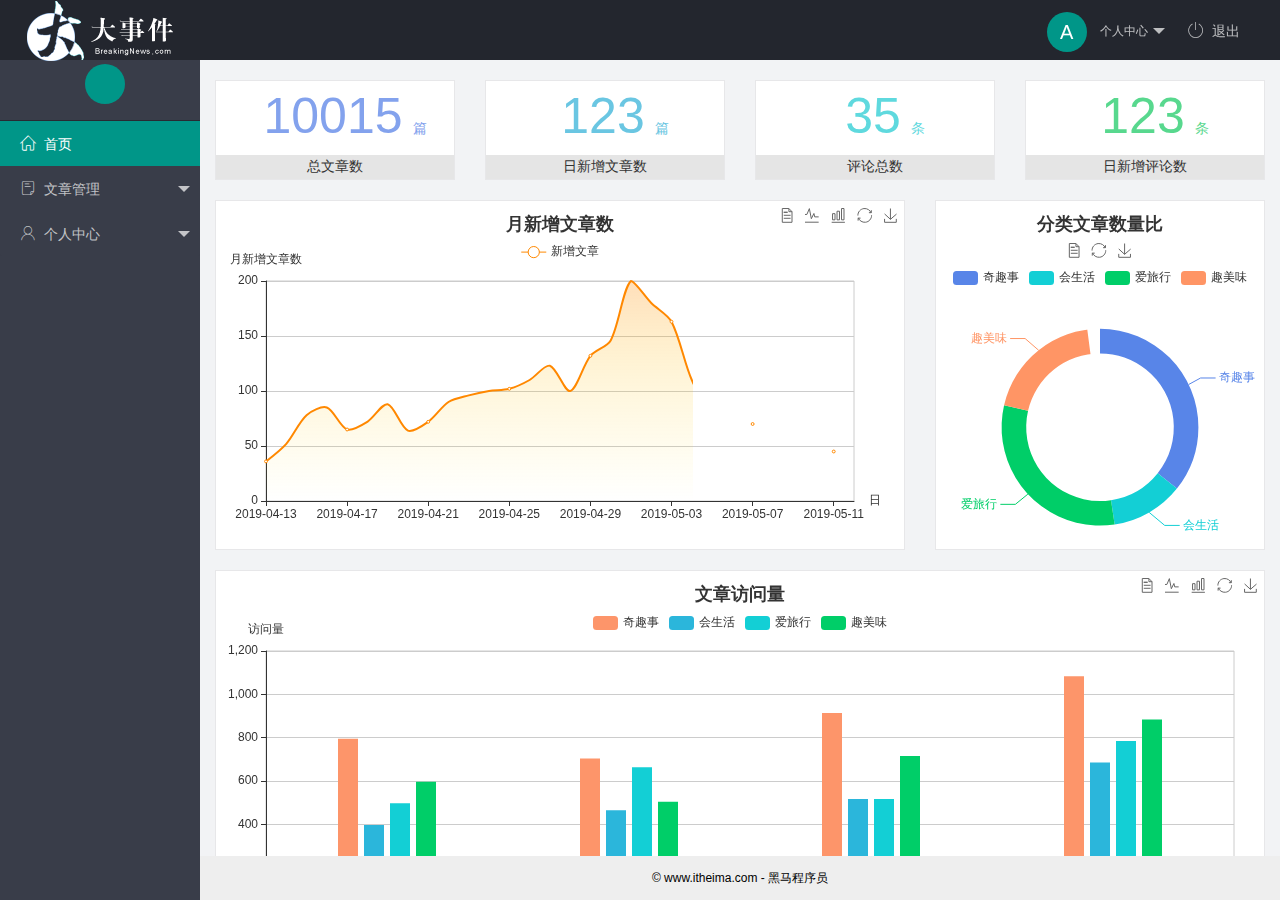
==== commit 0e848b26: "'完成了个人中心模块的开发'" ====
--- a/index.html
+++ b/index.html
@@ -1,5 +1,5 @@
 <!DOCTYPE html>
-<html lang="en">
+<html>
 
 <head>
     <meta charset="UTF-8" />
@@ -27,9 +27,9 @@
                         <span class="text-avatar">A</span> 个人中心
                     </a>
                     <dl class="layui-nav-child">
-                        <dd><a href="">基本资料</a></dd>
-                        <dd><a href="">更换头像</a></dd>
-                        <dd><a href="">重置密码</a></dd>
+                        <dd><a href="user/user_info.html" target="fm">基本资料</a></dd>
+                        <dd><a href="user/user_avatar.html" target="fm">更换头像</a></dd>
+                        <dd><a href="user/user_pwd.html" target="fm">重置密码</a></dd>
                     </dl>
                 </li>
                 <li class="layui-nav-item">
@@ -68,13 +68,13 @@
                         <a href="javascript:;"><span class="iconfont icon-user"></span>个人中心</a>
                         <dl class="layui-nav-child">
                             <dd>
-                                <a href="javascript:;"><i class="layui-icon layui-icon-app"></i>基本资料</a>
+                                <a href="user/user_info.html" target="fm"><i class="layui-icon layui-icon-app"></i>基本资料</a>
                             </dd>
                             <dd>
-                                <a href="javascript:;"><i class="layui-icon layui-icon-app"></i>更换头像</a>
+                                <a href="user/user_avatar.html" target="fm"><i class="layui-icon layui-icon-app"></i>更换头像</a>
                             </dd>
                             <dd>
-                                <a href="javascript:;"><i class="layui-icon layui-icon-app"></i>重置密码</a>
+                                <a href="user/user_pwd.html" target="fm"><i class="layui-icon layui-icon-app"></i>重置密码</a>
                             </dd>
                         </dl>
                     </li>
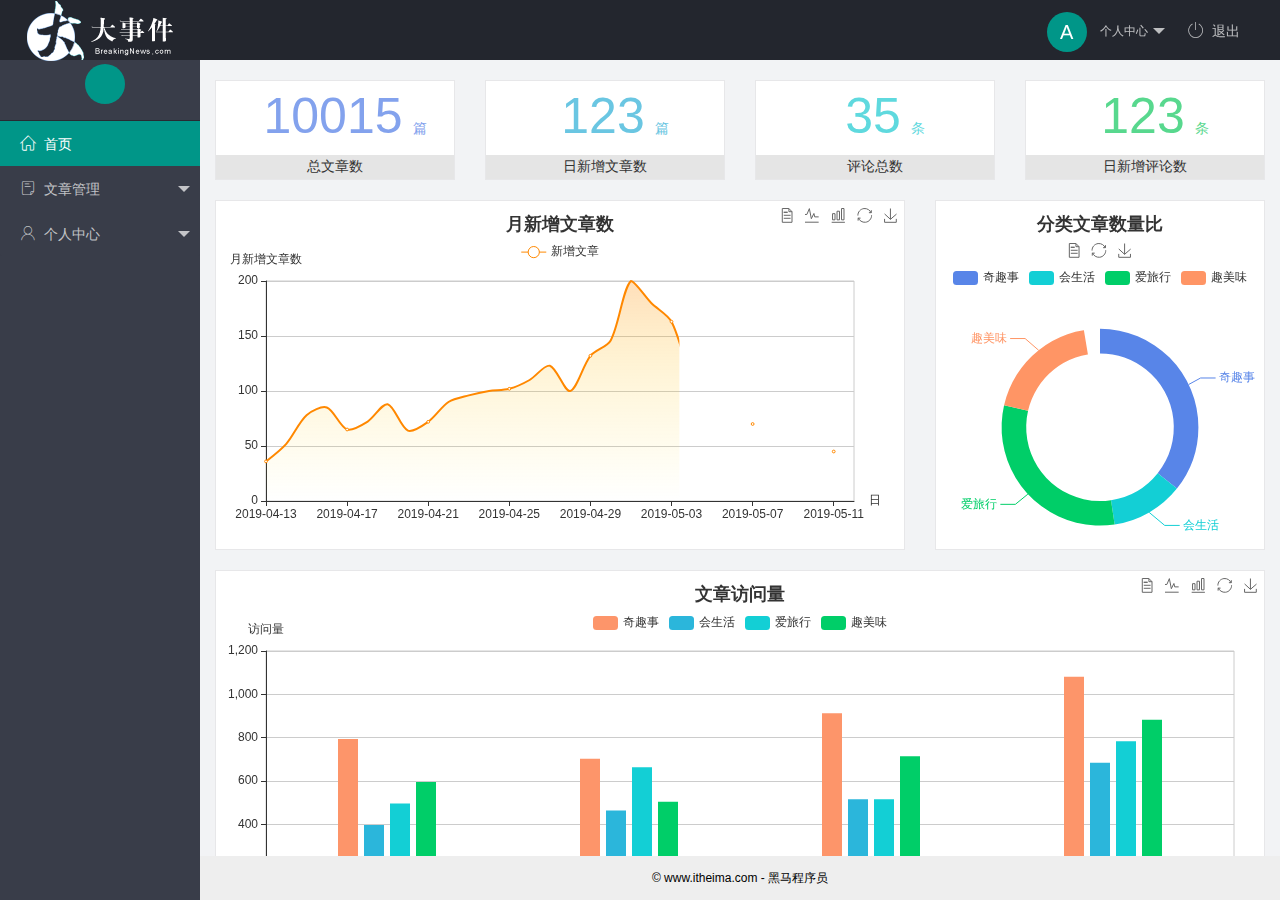
==== commit c61153ed: "''" ====
--- a/index.html
+++ b/index.html
@@ -54,13 +54,13 @@
                         <a class="" href="javascript:;"><span class="iconfont icon-16"></span>文章管理</a>
                         <dl class="layui-nav-child">
                             <dd>
-                                <a href="javascript:;"><i class="layui-icon layui-icon-app"></i>文章类别</a>
+                                <a href="article/art_cate.html" target="fm"><i class="layui-icon layui-icon-app"></i>文章类别</a>
                             </dd>
-                            <dd>
-                                <a href="javascript:;"><i class="layui-icon layui-icon-app"></i>文章列表</a>
+                            <dd id="cateList">
+                                <a href="article/art_list.html" target="fm"><i class="layui-icon layui-icon-app"></i>文章列表</a>
                             </dd>
-                            <dd>
-                                <a href="javascript:;"><i class="layui-icon layui-icon-app"></i>发布文章</a>
+                            <dd id="fbCate">
+                                <a href="article/art_pub.html" target="fm" id="fbCate"><i class="layui-icon layui-icon-app"></i>发布文章</a>
                             </dd>
                         </dl>
                     </li>
